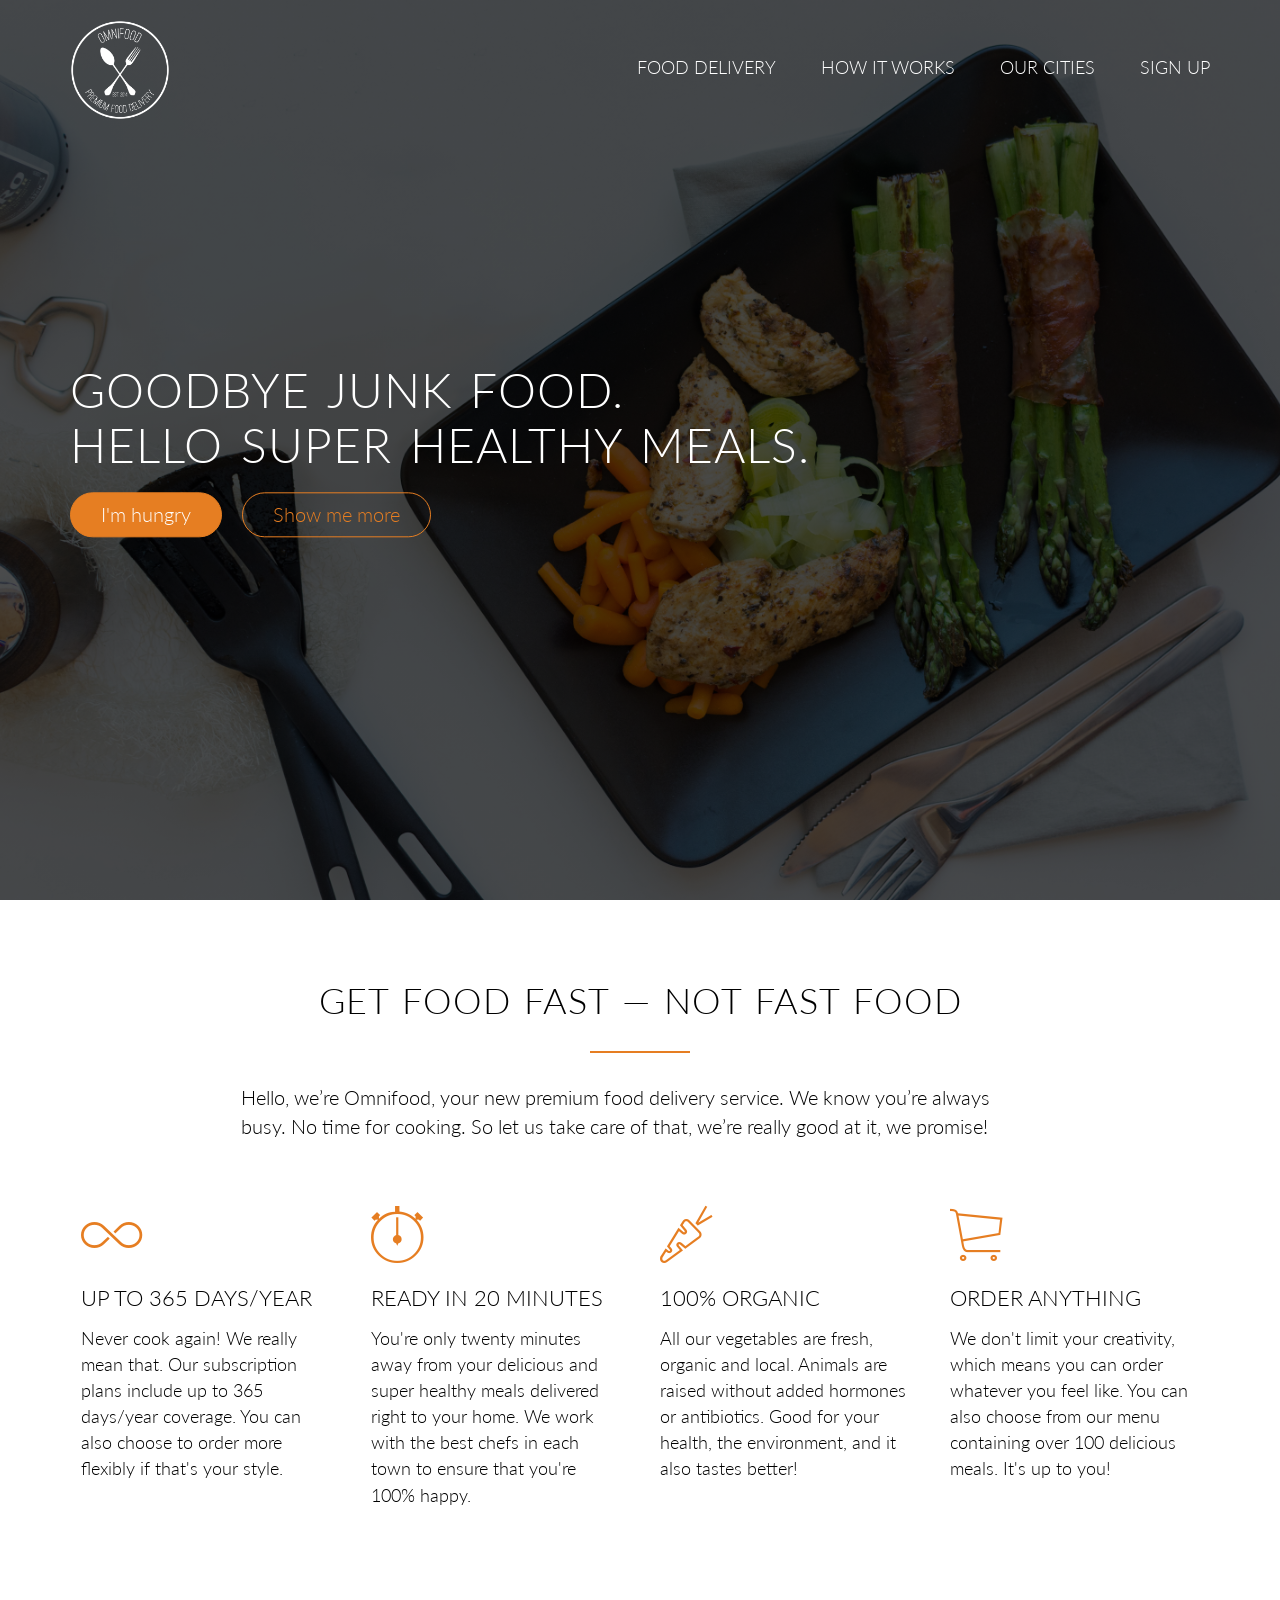
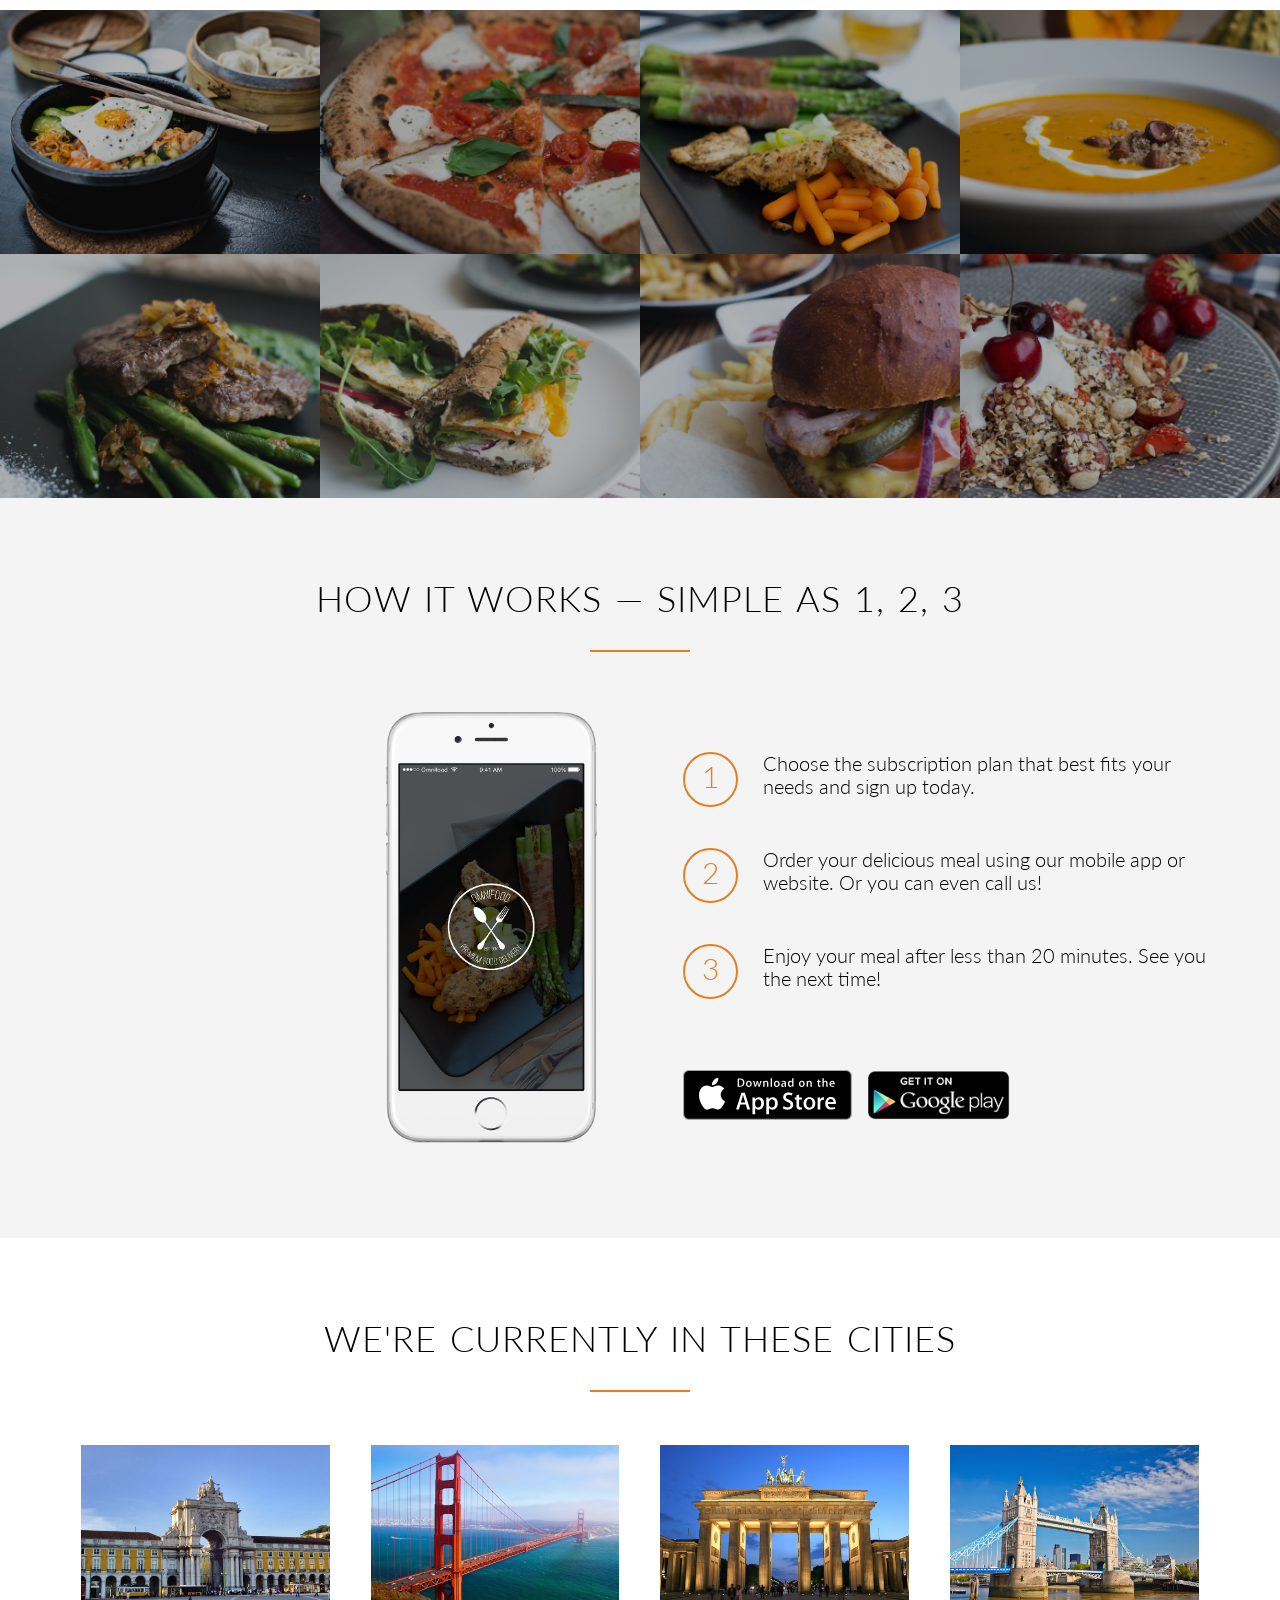
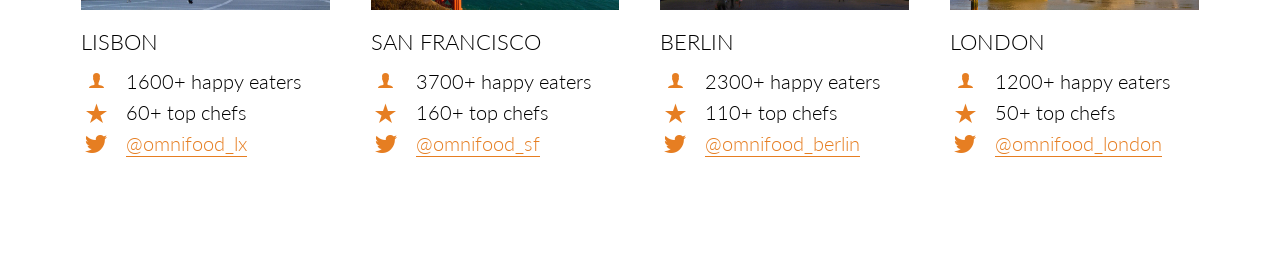
==== index.html @ c8d3632d "Finished Cities" ====
<!DOCTYPE html>
<html lang="en">
    <head>
        <link rel="stylesheet" type="text/css" href="vendors/css/normalize.css">
        <link rel="stylesheet" type="text/css" href="vendors/css/grid.css">
        <link rel="stylesheet" type="text/css" href="vendors/css/ionicons.min.css">
        <link rel="stylesheet" type="text/css" href="resources/css/style.css">
        <link rel="stylesheet" type="text/css" href="https://fonts.googleapis.com/css?family=Lato:100,300,300i,400">

        <title>Omnifood</title>

    </head>

    <body>

        <header>
            <nav>
                <div class="row">
                  <img src="resources/img/logo-white.png" alt="Omnifood logo" class="logo">
                    <ul class="main-nav">
                        <li><a href="#">Food delivery</a></li>
                        <li><a href="#">How it works</a></li>
                        <li><a href="#">Our cities</a></li>
                        <li><a href="#">Sign up</a></li>
                    </ul>
                </div>
            </nav>
            <div class="hero-text-box">
                <h1>Goodbye junk food.<br> Hello super healthy meals.</h1>
                <a class="btn btn-full" href="#">I'm hungry</a>
                <a class="btn btn-ghost" href="#">Show me more</a>
            </div>
        </header>

        <section class="section-features">
            <div class="row">
                <h2>Get food fast &mdash; not fast food</h2>
                <p class="long-copy">
                    Hello, we’re Omnifood, your new premium food delivery service. We know you’re always busy. No time for cooking. So let us take care of that, we’re really good at it, we promise!
                </p>
            </div>
            <div class="row">
                <div class="col span-1-of-4 box">
                    <i class="ion-ios-infinite-outline icon-big"></i>
                    <h3>Up to 365 days/year</h3>
                    <p>
                      Never cook again! We really mean that. Our subscription plans include up to 365 days/year coverage. You can also choose to order more flexibly if that's your style.
                    </p>
                </div>
                <div class="col span-1-of-4 box">
                    <i class="ion-ios-stopwatch-outline icon-big"></i>
                    <h3>Ready in 20 minutes</h3>
                    <p>
                      You're only twenty minutes away from your delicious and super healthy meals delivered right to your home. We work with the best chefs in each town to ensure that you're 100% happy.
                    </p>
                </div>
                <div class="col span-1-of-4 box">
                    <i class="ion-ios-nutrition-outline icon-big"></i>
                    <h3>100% organic</h3>
                    <p>
                      All our vegetables are fresh, organic and local. Animals are raised without added hormones or antibiotics. Good for your health, the environment, and it also tastes better!
                    </p>
                </div>
                <div class="col span-1-of-4 box">
                    <i class="ion-ios-cart-outline icon-big"></i>
                    <h3>Order anything</h3>
                    <p>
                      We don't limit your creativity, which means you can order whatever you feel like. You can also choose from our menu containing over 100 delicious meals. It's up to you!
                    </p>
                </div>
            </div>
        </section>

        <section class="section-meals">
            <ul class="meals-showcase clearfix">
                <li>
                    <figure class="meal-photo">
                        <img src="resources/img/1.jpg" alt="Korean bibimbap with egg and vegetables">
                    </figure>
                </li>
                <li>
                    <figure class="meal-photo">
                        <img src="resources/img/2.jpg" alt="Simple italian pizza with cherry tomatoes">
                    </figure>
                </li>
                <li>
                    <figure class="meal-photo">
                        <img src="resources/img/3.jpg" alt="Chicken breast steak with vegetables">
                    </figure>
                </li>
                <li>
                    <figure class="meal-photo">
                        <img src="resources/img/4.jpg" alt="Autumn pumpkin soup">
                    </figure>
                </li>
            </ul>
            <ul class="meals-showcase clearfix">
                <li>
                    <figure class="meal-photo">
                        <img src="resources/img/5.jpg" alt="Paleo beef steak with vegetables">
                    </figure>
                </li>
                <li>
                    <figure class="meal-photo">
                        <img src="resources/img/6.jpg" alt="Healthy baguette with egg and vegetables">
                    </figure>
                </li>
                <li>
                    <figure class="meal-photo">
                        <img src="resources/img/7.jpg" alt="Burger with cheddar and bacon">
                    </figure>
                </li>
                <li>
                    <figure class="meal-photo">
                        <img src="resources/img/8.jpg" alt="Granola with cherries and strawberries">
                    </figure>
                </li>
            </ul>
        </section>

        <section class="section-steps">
            <div class="row">
                <h2>How it works &mdash; Simple as 1, 2, 3</h2>
            </div>
            <div class="row">
                <div class="col span-1-of-2 steps-box">
                    <img src="resources/img/app-iPhone.png" alt="Omnifood app on iPhone" class="app-screen">
                </div>
                <div class="col span-1-of-2 steps-box">
                    <div class="work-step">
                        <div>1</div>
                        <p>Choose the subscription plan that best fits your needs and sign up today.</p>
                    </div>
                    <div class="work-step">
                        <div>2</div>
                        <p>Order your delicious meal using our mobile app or website. Or you can even call us!</p>
                    </div>
                    <div class="work-step">
                        <div>3</div>
                        <p>Enjoy your meal after less than 20 minutes. See you the next time!</p>
                    </div>
                    <a href="#" class="btn-app"><img src="resources/img/download-app.svg" alt="App Store Button"></a>
                    <a href="#" class="btn-app"><img src="resources/img/download-app-android.png" alt="App Store Button"></a>
                </div>
            </div>
        </section>

        <section class="section-cities">
            <div class="row">
                <h2>We're currently in these cities</h2>
            </div>
            <div class="row">
                <div class="col span-1-of-4 box">
                    <img src="resources/img/lisbon-3.jpg" alt="Lisbon">
                    <h3>Lisbon</h3>
                    <div class="city-feature">
                        <i class="ion-ios-person icon-small"></i>
                        1600+ happy eaters
                    </div>
                    <div class="city-feature">
                        <i class="ion-ios-star icon-small"></i>
                        60+ top chefs
                    </div>
                    <div class="city-feature">
                        <i class="ion-social-twitter icon-small"></i>
                        <a href="#" class="">@omnifood_lx</a>
                    </div>
                </div>
                <div class="col span-1-of-4 box">
                    <img src="resources/img/san-francisco.jpg" alt="San Francisco">
                    <h3>San Francisco</h3>
                    <div class="city-feature">
                        <i class="ion-ios-person icon-small"></i>
                        3700+ happy eaters
                    </div>
                    <div class="city-feature">
                        <i class="ion-ios-star icon-small"></i>
                        160+ top chefs
                    </div>
                    <div class="city-feature">
                        <i class="ion-social-twitter icon-small"></i>
                        <a href="#">@omnifood_sf</a>
                    </div>
                </div>
                <div class="col span-1-of-4 box">
                    <img src="resources/img/berlin.jpg" alt="Berlin">
                    <h3>Berlin</h3>
                    <div class="city-feature">
                        <i class="ion-ios-person icon-small"></i>
                        2300+ happy eaters
                    </div>
                    <div class="city-feature">
                        <i class="ion-ios-star icon-small"></i>
                        110+ top chefs
                    </div>
                    <div class="city-feature">
                        <i class="ion-social-twitter icon-small"></i>
                        <a href="#">@omnifood_berlin</a>
                    </div>
                </div>
                <div class="col span-1-of-4 box">
                    <img src="resources/img/london.jpg" alt="London">
                    <h3>London</h3>
                    <div class="city-feature">
                        <i class="ion-ios-person icon-small"></i>
                        1200+ happy eaters
                    </div>
                    <div class="city-feature">
                        <i class="ion-ios-star icon-small"></i>
                        50+ top chefs
                    </div>
                    <div class="city-feature">
                        <i class="ion-social-twitter icon-small"></i>
                        <a href="#">@omnifood_london</a>
                    </div>
                </div>
            </div>
        </section>
    </body>

</html>

<!---

--->
---- vendors/css/grid.css ----
/*  SECTIONS  ============================================================================= */

.section {
	clear: both;
	padding: 0px;
	margin: 0px;
}

/*  GROUPING  ============================================================================= */

.row {
    zoom: 1; /* For IE 6/7 (trigger hasLayout) */
}

.row:before,
.row:after {
    content:"";
    display:table;
}
.row:after {
    clear:both;
}

/*  GRID COLUMN SETUP   ==================================================================== */

.col {
	display: block;
	float:left;
	margin: 1% 0 1% 1.6%;
}

.col:first-child { margin-left: 0; } /* all browsers except IE6 and lower */


/*  REMOVE MARGINS AS ALL GO FULL WIDTH AT 480 PIXELS */

@media only screen and (max-width: 480px) {
	.col { 
		/*margin: 1% 0 1% 0%;*/
        margin: 0;
	}
}


/*  GRID OF TWO   ============================================================================= */


.span-2-of-2 {
	width: 100%;
}

.span-1-of-2 {
	width: 49.2%;
}

/*  GO FULL WIDTH AT LESS THAN 480 PIXELS */

@media only screen and (max-width: 480px) {
	.span-2-of-2 {
		width: 100%; 
	}
	.span-1-of-2 {
		width: 100%; 
	}
}


/*  GRID OF THREE   ============================================================================= */

	
.span-3-of-3 {
	width: 100%; 
}

.span-2-of-3 {
	width: 66.13%; 
}

.span-1-of-3 {
	width: 32.26%; 
}


/*  GO FULL WIDTH AT LESS THAN 480 PIXELS */

@media only screen and (max-width: 480px) {
	.span-3-of-3 {
		width: 100%; 
	}
	.span-2-of-3 {
		width: 100%; 
	}
	.span-1-of-3 {
		width: 100%;
	}
}

/*  GRID OF FOUR   ============================================================================= */

	
.span-4-of-4 {
	width: 100%; 
}

.span-3-of-4 {
	width: 74.6%; 
}

.span-2-of-4 {
	width: 49.2%; 
}

.span-1-of-4 {
	width: 23.8%; 
}


/*  GO FULL WIDTH AT LESS THAN 480 PIXELS */

@media only screen and (max-width: 480px) {
	.span-4-of-4 {
		width: 100%; 
	}
	.span-3-of-4 {
		width: 100%; 
	}
	.span-2-of-4 {
		width: 100%; 
	}
	.span-1-of-4 {
		width: 100%; 
	}
}


/*  GRID OF FIVE   ============================================================================= */

	
.span-5-of-5 {
	width: 100%;
}

.span-4-of-5 {
  	width: 79.68%; 
}

.span-3-of-5 {
  	width: 59.36%; 
}

.span-2-of-5 {
  	width: 39.04%;
}

.span-1-of-5 {
  	width: 18.72%;
}


/*  GO FULL WIDTH AT LESS THAN 480 PIXELS */

@media only screen and (max-width: 480px) {
	.span-5-of-5 {
		width: 100%; 
	}
	.span-4-of-5 {
		width: 100%; 
	}
	.span-3-of-5 {
		width: 100%; 
	}
	.span-2-of-5 {
		width: 100%; 
	}
	.span-1-of-5 {
		width: 100%; 
	}
}


/*  GRID OF SIX   ============================================================================= */


.span-6-of-6 {
	width: 100%;
}

.span-5-of-6 {
  	width: 83.06%;
}

.span-4-of-6 {
  	width: 66.13%;
}

.span-3-of-6 {
  	width: 49.2%;
}

.span-2-of-6 {
  	width: 32.26%;
}

.span-1-of-6 {
  	width: 15.33%;
}


/*  GO FULL WIDTH AT LESS THAN 480 PIXELS */

@media only screen and (max-width: 480px) {
	.span-6-of-6 {
		width: 100%; 
	}
	.span-5-of-6 {
		width: 100%; 
	}
	.span-4-of-6 {
		width: 100%; 
	}
	.span-3-of-6 {
		width: 100%; 
	}
	.span-2-of-6 {
		width: 100%; 
	}
	.span-1-of-6 {
		width: 100%; 
	}
}



/*  GRID OF SEVEN   ============================================================================= */


.span-7-of-7 {
	width: 100%;
}

.span-6-of-7 {
	width: 85.48%;
}

.span-5-of-7 {
  	width: 70.97%;
}

.span-4-of-7 {
  	width: 56.45%;
}

.span-3-of-7 {
  	width: 41.94%;
}

.span-2-of-7 {
  	width: 27.42%;
}

.span-1-of-7 {
  	width: 12.91%;
}


/*  GO FULL WIDTH AT LESS THAN 480 PIXELS */

@media only screen and (max-width: 480px) {
	.span-7-of-7 {
		width: 100%; 
	}
	.span-6-of-7 {
		width: 100%; 
	}
	.span-5-of-7 {
		width: 100%; 
	}
	.span-4-of-7 {
		width: 100%; 
	}
	.span-3-of-7 {
		width: 100%; 
	}
	.span-2-of-7 {
		width: 100%; 
	}
	.span-1-of-7 {
		width: 100%; 
	}
}


/*  GRID OF EIGHT   ============================================================================= */

	
.span-8-of-8 {
	width: 100%;
}

.span-7-of-8 {
	width: 87.3%; 
}

.span-6-of-8 {
	width: 74.6%; 
}

.span-5-of-8 {
	width: 61.9%; 
}

.span-4-of-8 {
	width: 49.2%; 
}

.span-3-of-8 {
	width: 36.5%;
}

.span-2-of-8 {
	width: 23.8%; 
}

.span-1-of-8 {
	width: 11.1%; 
}


/*  GO FULL WIDTH AT LESS THAN 480 PIXELS */

@media only screen and (max-width: 480px) {
	.span-8-of-8 {
		width: 100%; 
	}
	.span-7-of-8 {
		width: 100%; 
	}
	.span-6-of-8 {
		width: 100%; 
	}
	.span-5-of-8 {
		width: 100%; 
	}
	.span-4-of-8 {
		width: 100%; 
	}
	.span-3-of-8 {
		width: 100%; 
	}
	.span-2-of-8 {
		width: 100%; 
	}
	.span-1-of-8 {
		width: 100%; 
	}
}


/*  GRID OF NINE   ============================================================================= */


.span-9-of-9 {
	width: 100%;
}

.span-8-of-9 {
	width: 88.71%;
}

.span-7-of-9 {
	width: 77.42%; 
}

.span-6-of-9 {
	width: 66.13%; 
}

.span-5-of-9 {
	width: 54.84%; 
}

.span-4-of-9 {
	width: 43.55%; 
}

.span-3-of-9 {
	width: 32.26%;
}

.span-2-of-9 {
	width: 20.97%; 
}

.span-1-of-9 {
	width: 9.68%; 
}


/*  GO FULL WIDTH AT LESS THAN 480 PIXELS */

@media only screen and (max-width: 480px) {
	.span-9-of-9 {
		width: 100%; 
	}
	.span-8-of-9 {
		width: 100%; 
	}
	.span-7-of-9 {
		width: 100%; 
	}
	.span-6-of-9 {
		width: 100%; 
	}
	.span-5-of-9 {
		width: 100%; 
	}
	.span-4-of-9 {
		width: 100%; 
	}
	.span-3-of-9 {
		width: 100%; 
	}
	.span-2-of-9 {
		width: 100%; 
	}
	.span-1-of-9 {
		width: 100%; 
	}
}


/*  GRID OF TEN   ============================================================================= */


.span-10-of-10 {
	width: 100%;
}

.span-9-of-10 {
	width: 89.84%;
}

.span-8-of-10 {
	width: 79.68%;
}

.span-7-of-10 {
	width: 69.52%; 
}

.span-6-of-10 {
	width: 59.36%; 
}

.span-5-of-10 {
	width: 49.2%; 
}

.span-4-of-10 {
	width: 39.04%; 
}

.span-3-of-10 {
	width: 28.88%;
}

.span-2-of-10 {
	width: 18.72%; 
}

.span-1-of-10 {
	width: 8.56%; 
}


/*  GO FULL WIDTH AT LESS THAN 480 PIXELS */

@media only screen and (max-width: 480px) {
	.span-10-of-10 {
		width: 100%; 
	}
	.span-9-of-10 {
		width: 100%; 
	}
	.span-8-of-10 {
		width: 100%; 
	}
	.span-7-of-10 {
		width: 100%; 
	}
	.span-6-of-10 {
		width: 100%; 
	}
	.span-5-of-10 {
		width: 100%; 
	}
	.span-4-of-10 {
		width: 100%; 
	}
	.span-3-of-10 {
		width: 100%; 
	}
	.span-2-of-10 {
		width: 100%; 
	}
	.span-1-of-10 {
		width: 100%; 
	}
}


/*  GRID OF ELEVEN   ============================================================================= */

.span-11-of-11 {
	width: 100%;
}

.span-10-of-11 {
	width: 90.76%;
}

.span-9-of-11 {
	width: 81.52%;
}

.span-8-of-11 {
	width: 72.29%;
}

.span-7-of-11 {
	width: 63.05%; 
}

.span-6-of-11 {
	width: 53.81%; 
}

.span-5-of-11 {
	width: 44.58%; 
}

.span-4-of-11 {
	width: 35.34%; 
}

.span-3-of-11 {
	width: 26.1%;
}

.span-2-of-11 {
	width: 16.87%; 
}

.span-1-of-11 {
	width: 7.63%; 
}


/*  GO FULL WIDTH AT LESS THAN 480 PIXELS */

@media only screen and (max-width: 480px) {
	.span-11-of-11 {
		width: 100%; 
	}
	.span-10-of-11 {
		width: 100%; 
	}
	.span-9-of-11 {
		width: 100%; 
	}
	.span-8-of-11 {
		width: 100%; 
	}
	.span-7-of-11 {
		width: 100%; 
	}
	.span-6-of-11 {
		width: 100%; 
	}
	.span-5-of-11 {
		width: 100%; 
	}
	.span-4-of-11 {
		width: 100%; 
	}
	.span-3-of-11 {
		width: 100%; 
	}
	.span-2-of-11 {
		width: 100%; 
	}
	.span-1-of-11 {
		width: 100%; 
	}
}


/*  GRID OF TWELVE   ============================================================================= */

.span-12-of-12 {
	width: 100%;
}

.span-11-of-12 {
	width: 91.53%;
}

.span-10-of-12 {
	width: 83.06%;
}

.span-9-of-12 {
	width: 74.6%;
}

.span-8-of-12 {
	width: 66.13%;
}

.span-7-of-12 {
	width: 57.66%; 
}

.span-6-of-12 {
	width: 49.2%; 
}

.span-5-of-12 {
	width: 40.73%; 
}

.span-4-of-12 {
	width: 32.26%; 
}

.span-3-of-12 {
	width: 23.8%;
}

.span-2-of-12 {
	width: 15.33%; 
}

.span-1-of-12 {
	width: 6.86%; 
}


/*  GO FULL WIDTH AT LESS THAN 480 PIXELS */

@media only screen and (max-width: 480px) {
	.span-12-of-12 {
		width: 100%; 
	}
	.span-11-of-12 {
		width: 100%; 
	}
	.span-10-of-12 {
		width: 100%; 
	}
	.span-9-of-12 {
		width: 100%; 
	}
	.span-8-of-12 {
		width: 100%; 
	}
	.span-7-of-12 {
		width: 100%; 
	}
	.span-6-of-12 {
		width: 100%; 
	}
	.span-5-of-12 {
		width: 100%; 
	}
	.span-4-of-12 {
		width: 100%; 
	}
	.span-3-of-12 {
		width: 100%; 
	}
	.span-2-of-12 {
		width: 100%; 
	}
	.span-1-of-12 {
		width: 100%; 
	}
}
---- resources/css/style.css ----
/*
Orange color: #e67e22
*/

/*----------------------------*/
/* BASIC SETUP */
/*----------------------------*/

* {
    margin: 0;
    padding: 0;
    box-sizing: border-box;
}

html {
    background-color: #fff
    color: #555;
    font-family: 'Lato', 'Arial', 'sans-serif';
    font-weight: 300;
    font-size: 20px;
    text-rendering: optimizeLegibility;
}

.clearfix {zoom: 1}
.clearfix:after {
    content: '.';
    clear: both;
    display: block;
    height: 0;
    visibility: hidden;
}
/*----------------------------*/
/* RESUABLE COMPONENTS */
/*----------------------------*/

.row {
    max-width: 1140px;
    margin: 0 auto;
}

section {
    padding: 80px 0;
}

.box {
  padding: 1%;
}
/*-----HEADINGS-----*/

h1,
h2,
h3 {
    font-weight: 300;
    text-transform: uppercase;
}

h1 {
    margin-top: 0;
    margin-bottom: 20px;
    color:#fff;
    font-size: 240%;
    word-spacing: 4px;
    letter-spacing: 1px;
}

h2 {
    font-size: 180%;
    word-spacing: 2px;
    text-align: center;
    margin-bottom: 30px;
    letter-spacing: 1px;
}

h3 {
    font-size: 110%;
    margin-bottom: 15px;
}

h2:after {
    display: block;
    height: 2px;
    background-color: #e67e22;
    content: " ";
    width: 100px;
    margin: 0 auto;
    margin-top: 30px
}


/*-----PARAGRAPHS-----*/

.long-copy {
    line-height: 145%;
    width: 70%;
    margin-left: 15%;
}

.box p {
    font-size: 90%;
    line-height: 145%;
}

/*-----ICONS-----*/

.icon-big {
    font-size: 350%;
    display: block;
    color: #e67e22;
    margin-bottom: 10px;
}

.icon-small {
    display: inline-block;
    width: 30px;
    text-align: center;
    color: #e67e22;
    font-size: 120%;
    margin-right: 10px;
    /*secrets to align text and icons*/
    line-height: 120%;
    vertical-align: middle;
    margin-top: -4px;
}

/*----- LINKS-----*/

a:link,
a:visited {
    color:#e67e22;
    text-decoration: none;
    padding-bottom: 1px;
    border-bottom: 1px solid #e67e22;
    transition: border-bottom 0.2s, color 0.2s;
}

a:hover,
a:active {
    color: #555;
    border-bottom: 1px solid transparent;
}
/*-----BUTTONS-----*/

.btn:link,
.btn:visited {
    display: inline-block;
    padding: 10px 30px;
    font-weight: 300;
    text-decoration: none;
    border-radius: 200px;
    transition: background-color 0.2s, border 0.2s, color 0.2s;
}

.btn-full:link,
.btn-full:visited {
    background-color: #e67e22;
    border: 1px solid #e67e22;
    color: #fff;
    margin-right: 15px;
}

.btn-ghost:link,
.btn-ghost:visited {
    border: 1px solid #e67e22;
    color: #e67e22;
}

.btn:hover,
.btn:active {
    background-color: #cf6d17;
}

.btn-full:hover,
.btn-full:active {
    border: 1px solid #cf6d17;
}

.btn-ghost:hover,
.btn-ghost:active {
    border: 1px solid #cf6d17;
    color: #fff;
}

/*----------------------------*/
/* HEADER */
/*----------------------------*/

header {
    background-image: linear-gradient(rgba(0, 0, 0, 0.7), rgba(0, 0, 0, 0.7)), url(img/hero.jpg);
    background-size: cover;
    background-position: center;
    height: 100vh;

}

.hero-text-box {
  position: absolute;
  width: 1140px;
  top: 50%;
  left: 50%;
  transform: translate(-50%, -50%);
}

.logo {
    height: 100px;
    width: auto;
    float: left;
    margin-top: 20px;
}

.main-nav {
    float: right;
    list-style: none;
    margin-top: 55px;
}

.main-nav li {
    display: inline-block;
    margin-left: 40px;
}

.main-nav li a:link,
.main-nav li a:visited {
    padding: 8px 0;
    color: #fff;
    text-decoration: none;
    text-transform: uppercase;
    font-size: 90%;
    border-bottom: 2px solid transparent;
    transition: border-bottom 0.2s;
}

.main-nav li a:hover,
.main-nav li a:active {
    border-bottom: 2px solid #e67e22;
}

/*----------------------------*/
/* FEATURES */
/*----------------------------*/

.section-features .long-copy {
    margin-bottom: 30px;
}

/*----------------------------*/
/* MEALS */
/*----------------------------*/

.section-meals {
    padding: 0;
}

.meals-showcase {
    list-style: none;
    width: 100%;
}

.meals-showcase li {
    display: block;
    float: left;
    width: 25%;
}

.meal-photo {
    width: 100%;
    margin: 0;
    overflow: hidden;
    background: #000;
}

.meal-photo img {
    opacity: 0.7;
    width: 100%;
    height: auto;
    transform: scale(1.15);
    transition: transform 0.5s, opacity 0.5s;
}

.meal-photo img:hover {
    opacity: 1;
    transform: scale(1.03);
}

/*----------------------------*/
/* HOW IT WORKS */
/*----------------------------*/

.section-steps {
    background-color: #f4f4f4;
}

.steps-box:first-child {
    text-align: right;
    padding-right: 3%;
    margin-top: 30px;
}

.steps-box:last-child {
    padding-left: 3%;
    margin-top: 70px;
}

.app-screen {
    width: 40%;
}

.work-step {
    margin-bottom: 50px;
}

.work-step:last-of-type {
    margin-bottom: 80px
}

.work-step div {
    color: #e67e22;
    border: 2px solid #e67e22;
    display: inline-block;
    border-radius: 50%;
    height: 55px;
    width: 55px;
    text-align: center;
    padding: 5px;
    float: left;
    font-size: 150%;
    margin-right: 25px;
}

.btn-app:link,
.btn-app:visited {
    border: 0;
}

.btn-app img {
    height: 50px;
    width: auto;
    margin-right: 10px;
}

/*----------------------------*/
/* CITIES */
/*----------------------------*/

.box img {
    width: 100%;
    height: auto;
    margin-bottom: 15px;
}

.city-feature {
    margin-bottom: 5px;
}
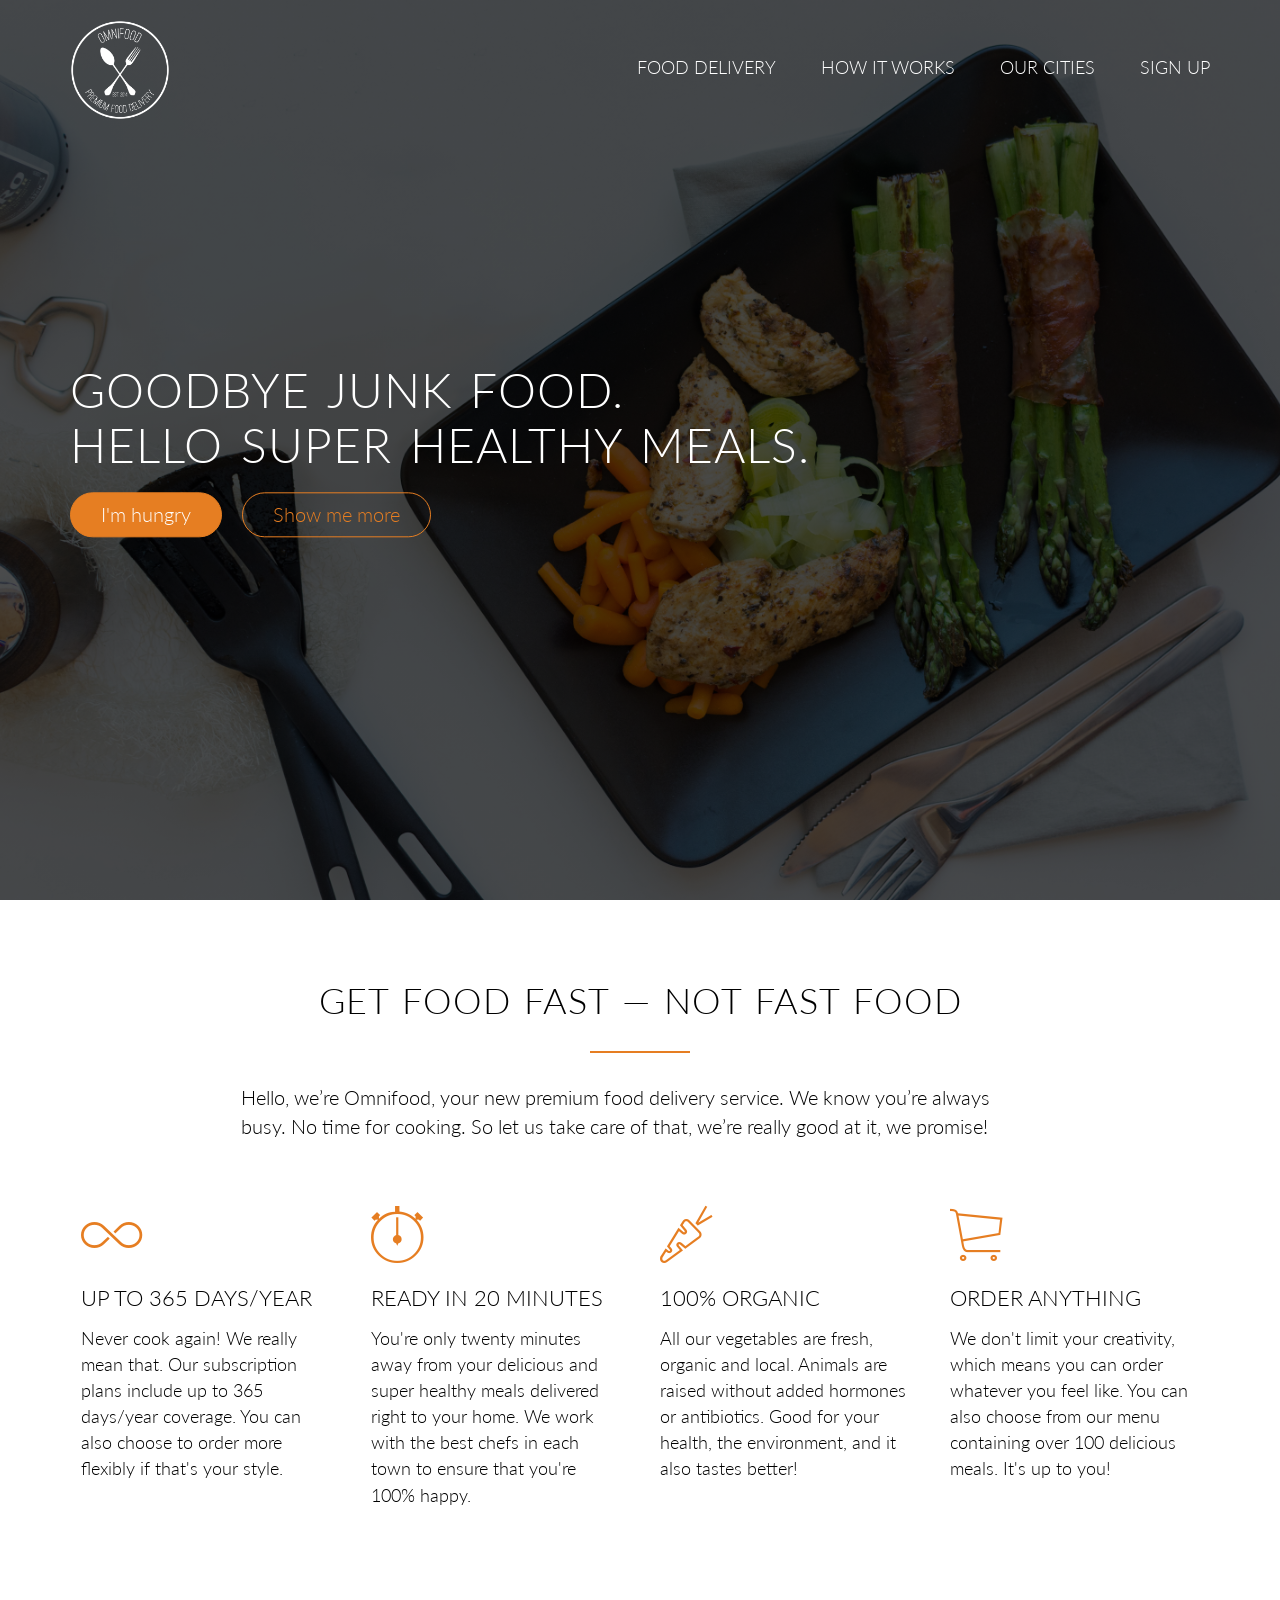
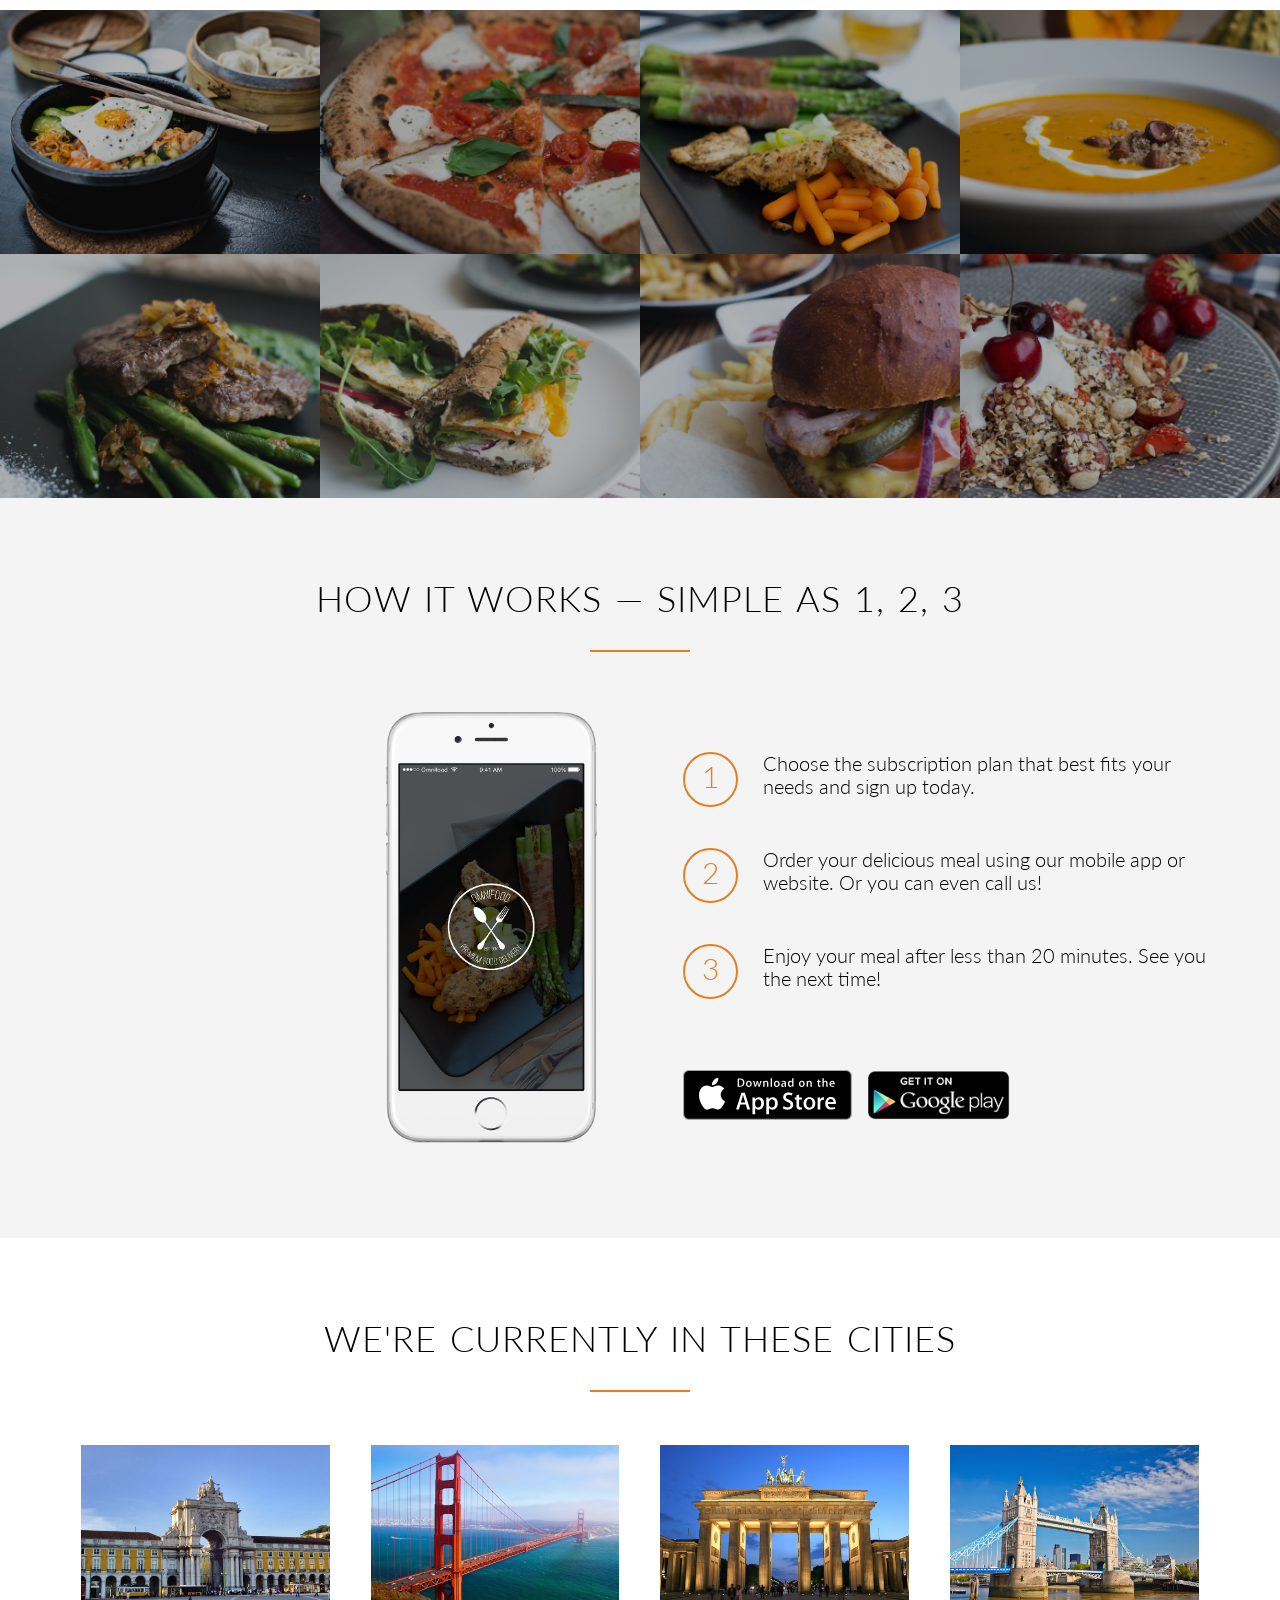
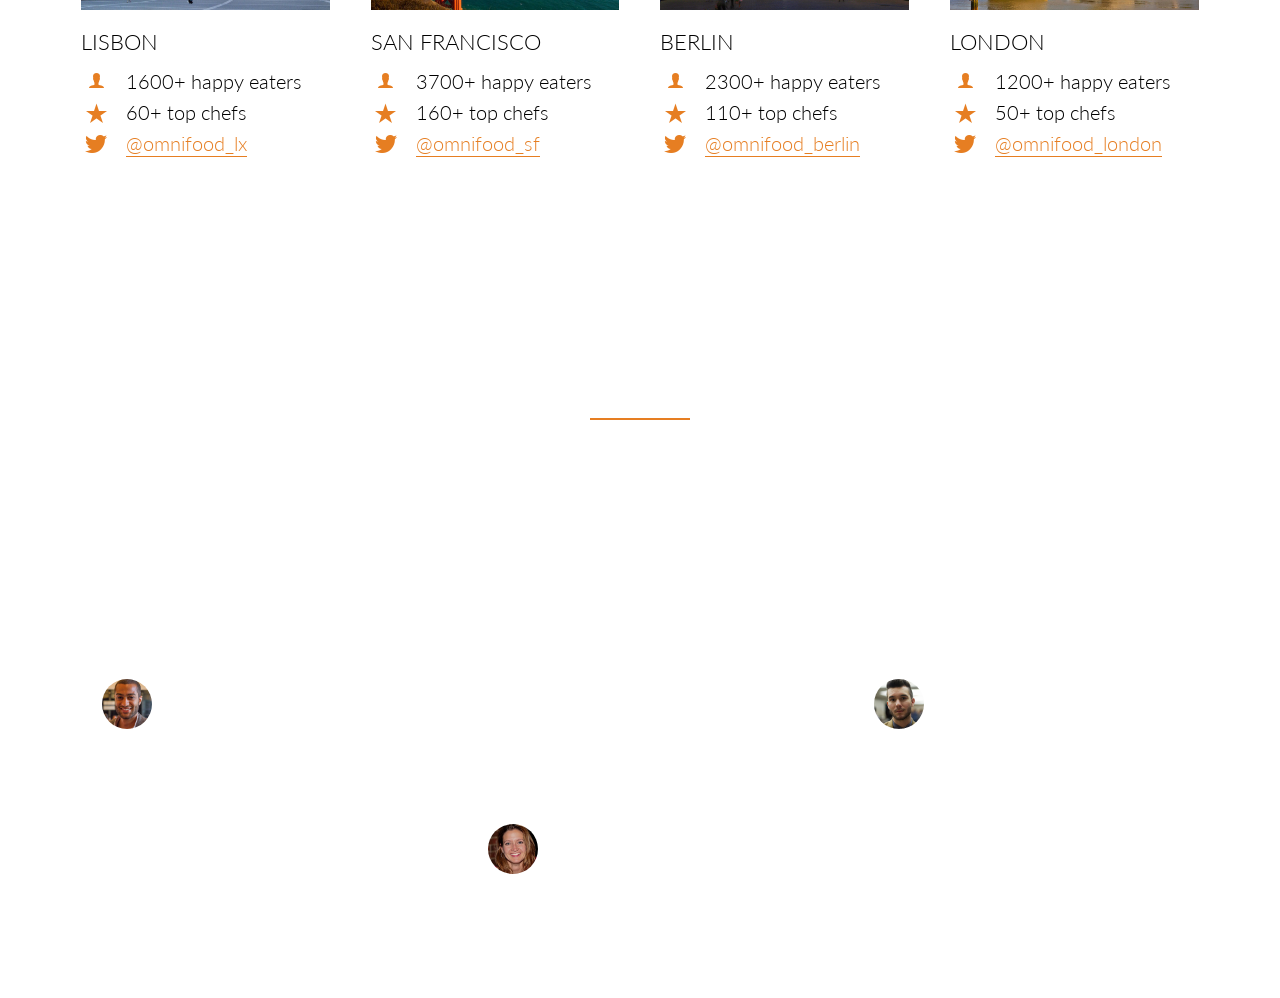
==== commit 2175ea3f: "Testimonials finished" ====
--- a/index.html
+++ b/index.html
@@ -216,10 +216,47 @@
                 </div>
             </div>
         </section>
+
+        <section class="section-testimonials">
+            <div class="row">
+                <h2>Our customers can't live without us</h2>
+            </div>
+            <div class="row">
+                <div class="col span-1-of-3">
+                    <blockquote>
+                        Omnifood is just awesome! I just launched a startup which leaves me with no time for cooking, so Omnifood is a life-saver. Now that I got used to it, I couldn't live without my daily meals!
+                        <cite><img src="resources/img/customer-1.jpg">Alberto Duncan</cite>
+                    </blockquote>
+                </div>
+                <div class="col span-1-of-3">
+                    <blockquote>
+                        Inexpensive, healthy and great-tasting meals, delivered right to my home. We have lots of food delivery here in Lisbon, but no one comes even close to Omifood. Me and my family are so in love!  Omnifood is just awesome! I just launched a startup which leaves me with no time for cooking, so Omnifood is a life-saver. Now that I got used to it, I couldn't live without my daily meals!
+                        <cite><img src="resources/img/customer-2.jpg">Joana Silva</cite>
+                    </blockquote>
+                </div>
+                <div class="col span-1-of-3">
+                    <blockquote>
+                        I was looking for a quick and easy food delivery service in San Franciso. I tried a lot of them and ended up with Omnifood. Best food delivery service in the Bay Area. Keep up the great work!
+                        <cite><img src="resources/img/customer-3.jpg">Milton Chapman</cite>
+                    </blockquote>
+                </div>
+            </div>
+        </section>
     </body>
 
 </html>
 
 <!---
+Section 5: Customer testimonials
+Title: Our customers can't live without us
+
+Omnifood is just awesome! I just launched a startup which leaves me with no time for cooking, so Omnifood is a life-saver. Now that I got used to it, I couldn't live without my daily meals!
+(Alberto Duncan)
+
+Inexpensive, healthy and great-tasting meals, delivered right to my home. We have lots of food delivery here in Lisbon, but no one comes even close to Omifood. Me and my family are so in love!
+(Joana Silva)
+
+I was looking for a quick and easy food delivery service in San Franciso. I tried a lot of them and ended up with Omnifood. Best food delivery service in the Bay Area. Keep up the great work!
+(Milton Chapman)
 
 --->
--- a/resources/css/style.css
+++ b/resources/css/style.css
@@ -189,7 +189,7 @@
     background-size: cover;
     background-position: center;
     height: 100vh;
-
+    background-attachment: fixed;
 }
 
 .hero-text-box {
@@ -350,3 +350,45 @@
 .city-feature {
     margin-bottom: 5px;
 }
+
+
+/*----------------------------*/
+/* TESTIMONIALS */
+/*----------------------------*/
+
+.section-testimonials {
+    background-image: linear-gradient(rgba(0, 0, 0, 0.7), rgba(0, 0, 0, 0.7)), url(img/back-customers.jpg);
+    background-size: cover;
+    color: #fff;
+    background-attachment: fixed;
+}
+
+blockquote {
+    padding: 2%;
+    font-style: italic;
+    line-height: 145%;
+    position: relative;
+    margin-top: 40px
+}
+
+blockquote:before {
+    content: "\201C";
+    font-size: 500%;
+    display: block;
+    position: absolute;
+    top: -5px;
+    left: -5px;
+}
+
+cite {
+    font-size: 90%;
+    margin: 25px;
+    display: block;
+}
+
+cite img {
+    height: 50px;
+    border-radius: 50%;
+    margin-right: 10px;
+    vertical-align: middle;
+}
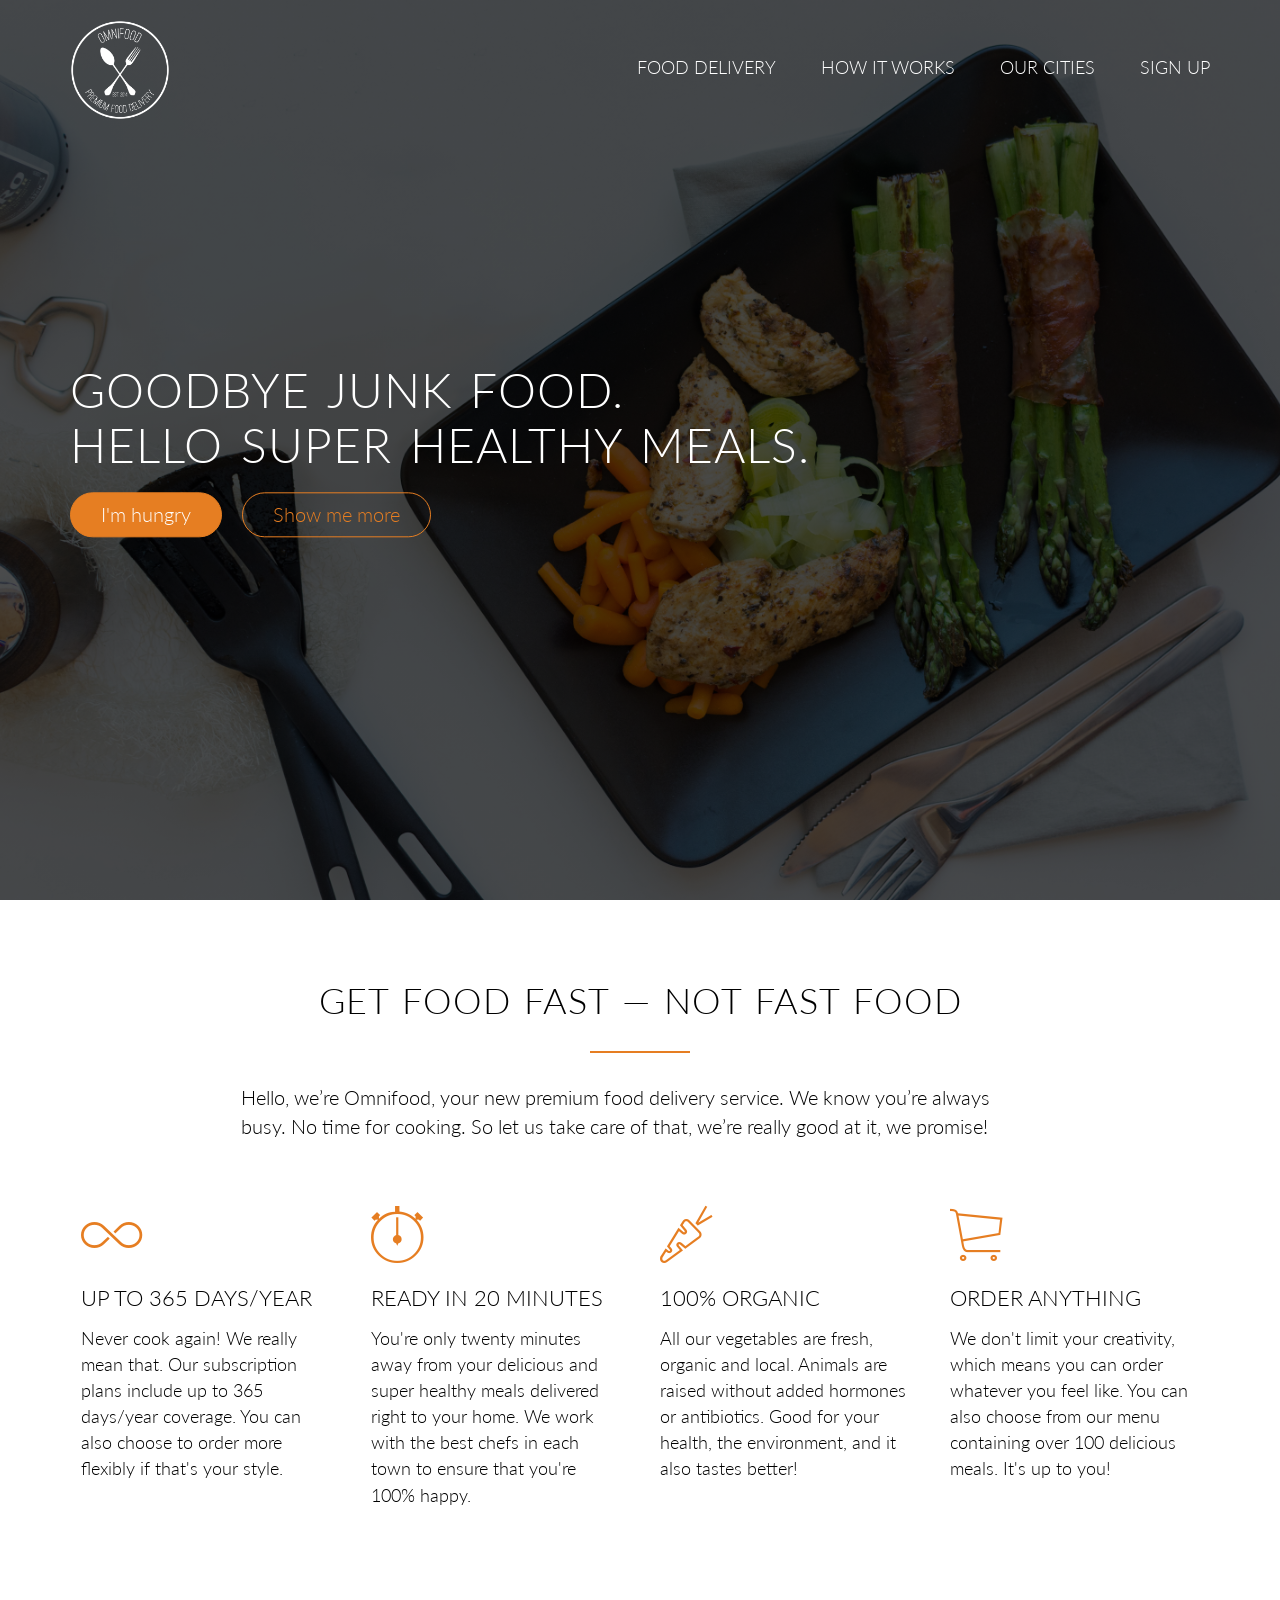
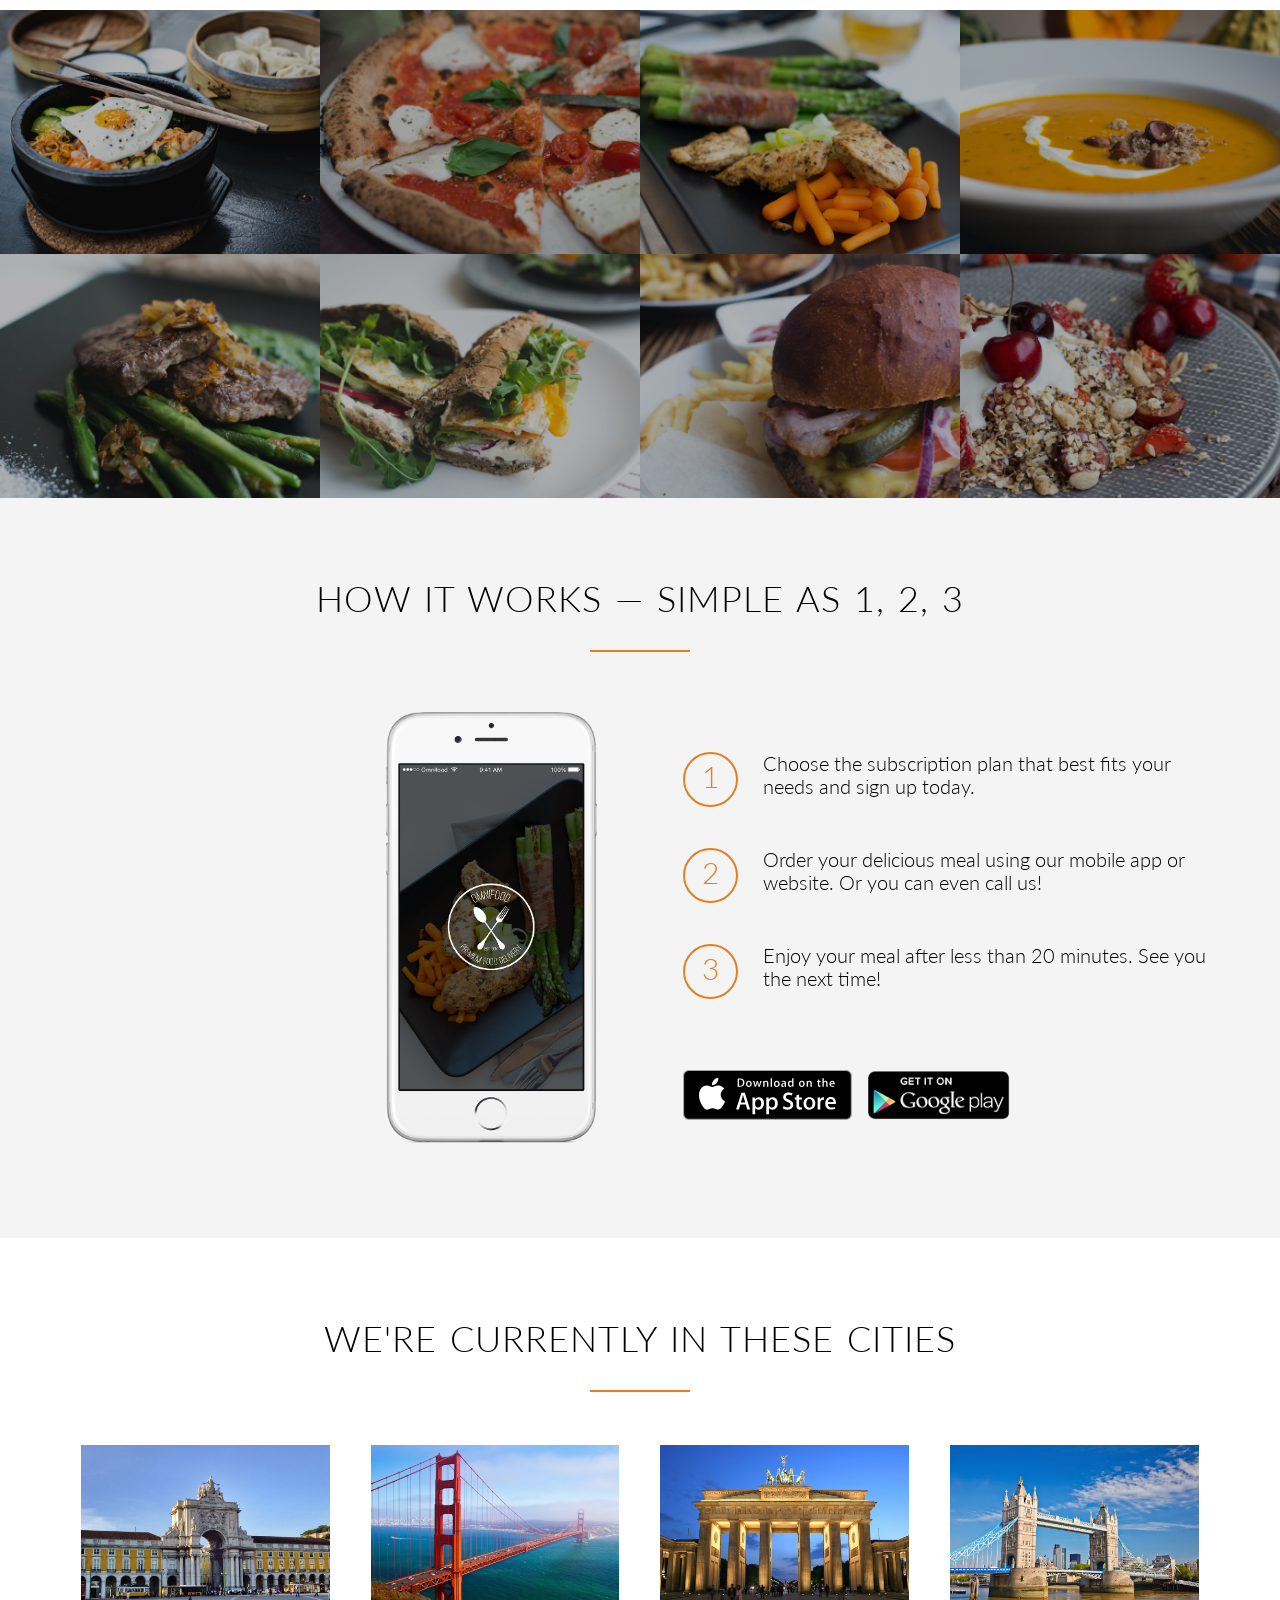
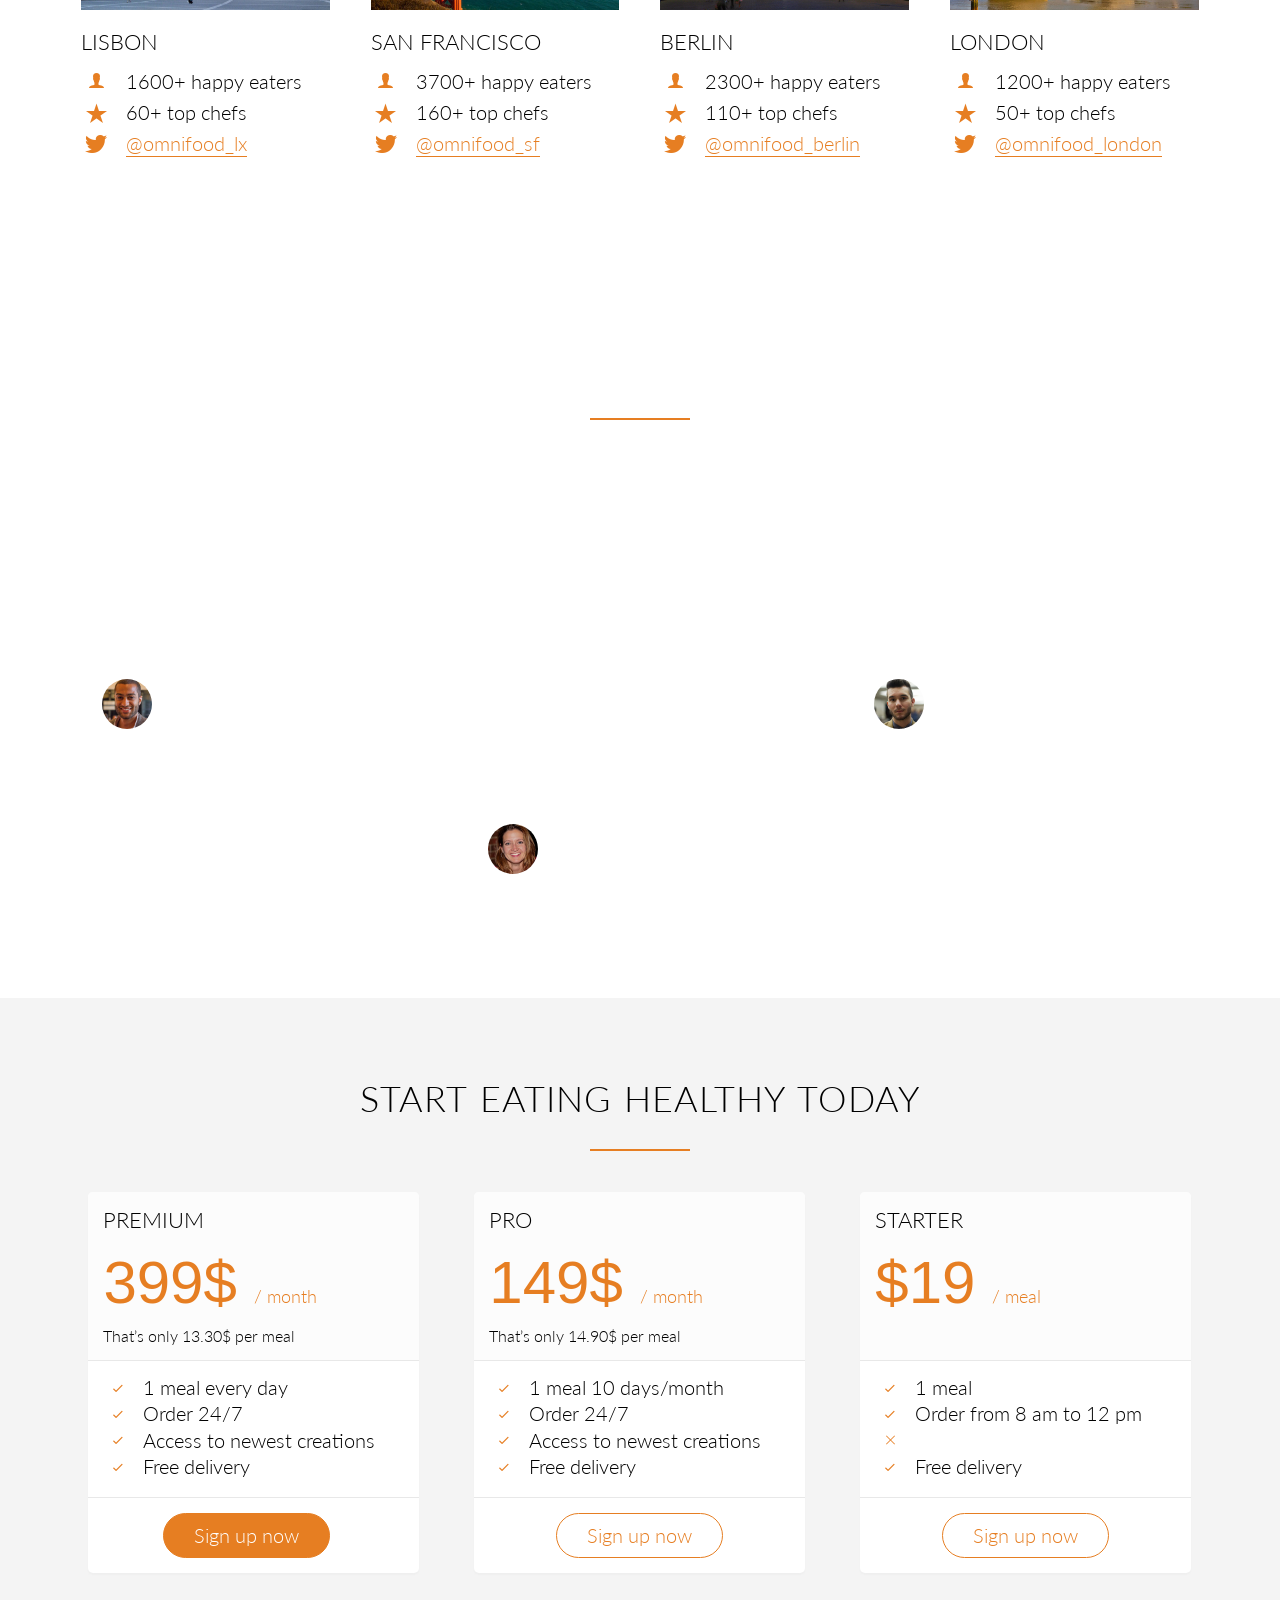
==== commit c65a54ca: "Sign up Finished" ====
--- a/index.html
+++ b/index.html
@@ -242,21 +242,88 @@
                 </div>
             </div>
         </section>
+
+        <section class="section-plans">
+            <div class="row">
+                <h2>Start eating healthy today</h2>
+            </div>
+            <div class="row">
+                <div class="col span-1-of-3">
+                    <div class="plan-box">
+                        <div>
+                            <h3>Premium</h3>
+                            <p class="plan-price">399$ <span> / month</span></p>
+                            <p class="plan-price-meal">That’s only 13.30$ per meal</p>
+                        </div>
+                        <div>
+                            <ul>
+                                <li><i class="ion-ios-checkmark-empty icon-small"></i>1 meal every day</li>
+                                <li><i class="ion-ios-checkmark-empty icon-small"></i>Order 24/7</li>
+                                <li><i class="ion-ios-checkmark-empty icon-small"></i>Access to newest creations</li>
+                                <li><i class="ion-ios-checkmark-empty icon-small"></i>Free delivery</li>
+                            </ul>
+                        </div>
+                        <div>
+                            <a href="#" class="btn btn-full">Sign up now</a>
+                        </div>
+                    </div>
+                </div>
+                <div class="col span-1-of-3">
+                    <div class="plan-box">
+                        <div>
+                            <h3>Pro</h3>
+                            <p class="plan-price">149$ <span> / month</span></p>
+                            <p class="plan-price-meal">That’s only 14.90$ per meal</p>
+                        </div>
+                        <div>
+                            <ul>
+                                <li><i class="ion-ios-checkmark-empty icon-small"></i>1 meal 10 days/month</li>
+                                <li><i class="ion-ios-checkmark-empty icon-small"></i>Order 24/7</li>
+                                <li><i class="ion-ios-checkmark-empty icon-small"></i>Access to newest creations</li>
+                                <li><i class="ion-ios-checkmark-empty icon-small"></i>Free delivery</li>
+                            </ul>
+                        </div>
+
+                        <div>
+                            <a href="#" class="btn btn-ghost">Sign up now</a>
+                        </div>
+                    </div>
+                </div>
+                <div class="col span-1-of-3">
+                    <div class="plan-box">
+                        <div>
+                            <h3>Starter</h3>
+                            <p class="plan-price">$19 <span>/ meal</span></p>
+                            <p class="plan-price-meal">&nbsp;</p>
+                        </div>
+                        <div>
+                            <ul>
+                                <li><i class="ion-ios-checkmark-empty icon-small"></i>1 meal</li>
+                                <li><i class="ion-ios-checkmark-empty icon-small"></i>Order from 8 am to 12 pm</li>
+                                <li><i class="ion-ios-close-empty icon-small"></i></li>
+                                <li><i class="ion-ios-checkmark-empty icon-small"></i>Free delivery</li>
+                            </ul>
+                        </div>
+                        <div>
+                            <a href="#" class="btn btn-ghost">Sign up now</a>
+                        </div>
+                    </div>
+                </div>
+            </div>
+        </section>
     </body>
 
 </html>
 
 <!---
-Section 5: Customer testimonials
-Title: Our customers can't live without us
-
-Omnifood is just awesome! I just launched a startup which leaves me with no time for cooking, so Omnifood is a life-saver. Now that I got used to it, I couldn't live without my daily meals!
-(Alberto Duncan)
-
-Inexpensive, healthy and great-tasting meals, delivered right to my home. We have lots of food delivery here in Lisbon, but no one comes even close to Omifood. Me and my family are so in love!
-(Joana Silva)
-
-I was looking for a quick and easy food delivery service in San Franciso. I tried a lot of them and ended up with Omnifood. Best food delivery service in the Bay Area. Keep up the great work!
-(Milton Chapman)
+Section 6: Sign up and pricing plans
+Title: Start eating healthy today
+
+
+Plan 3: Starter
+19$ per meal
+1 meal
+Order from 8 am to 12 pm
+Free delivery
 
 --->
--- a/resources/css/style.css
+++ b/resources/css/style.css
@@ -392,3 +392,59 @@
     margin-right: 10px;
     vertical-align: middle;
 }
+
+/*----------------------------*/
+/* SIGN UP */
+/*----------------------------*/
+
+.section-plans {
+    background-color: #f4f4f4;
+}
+
+.plan-box {
+    background-color: #fff;
+    border-radius: 5px;
+    width: 90%;
+    margin-left: 5%;
+    box-shadow: 0 2px 2px #efefef;
+}
+
+.plan-box div {
+    padding: 15px;
+    border-bottom: 1px solid #e8e8e8;
+}
+
+.plan-box div:first-child {
+    background-color: #fcfcfc;
+    border-top-left-radius: 5px;
+    border-top-right-radius: 5px;
+}
+
+.plan-box div:last-child {
+    text-align: center;
+    border: 0;
+}
+
+.plan-price {
+    font-size: 300%;
+    margin-bottom: 10px;
+    font-weight: 100;
+    color: #e67e22;
+}
+
+.plan-price span {
+    font-size: 30%;
+    font-weight: 300;
+}
+
+.plan-price-meal {
+    font-size: 80%;
+}
+
+.plan-box ul {
+    list-style: none;
+}
+
+.plan-box li {
+    padding-bottom: 5px 0;
+}
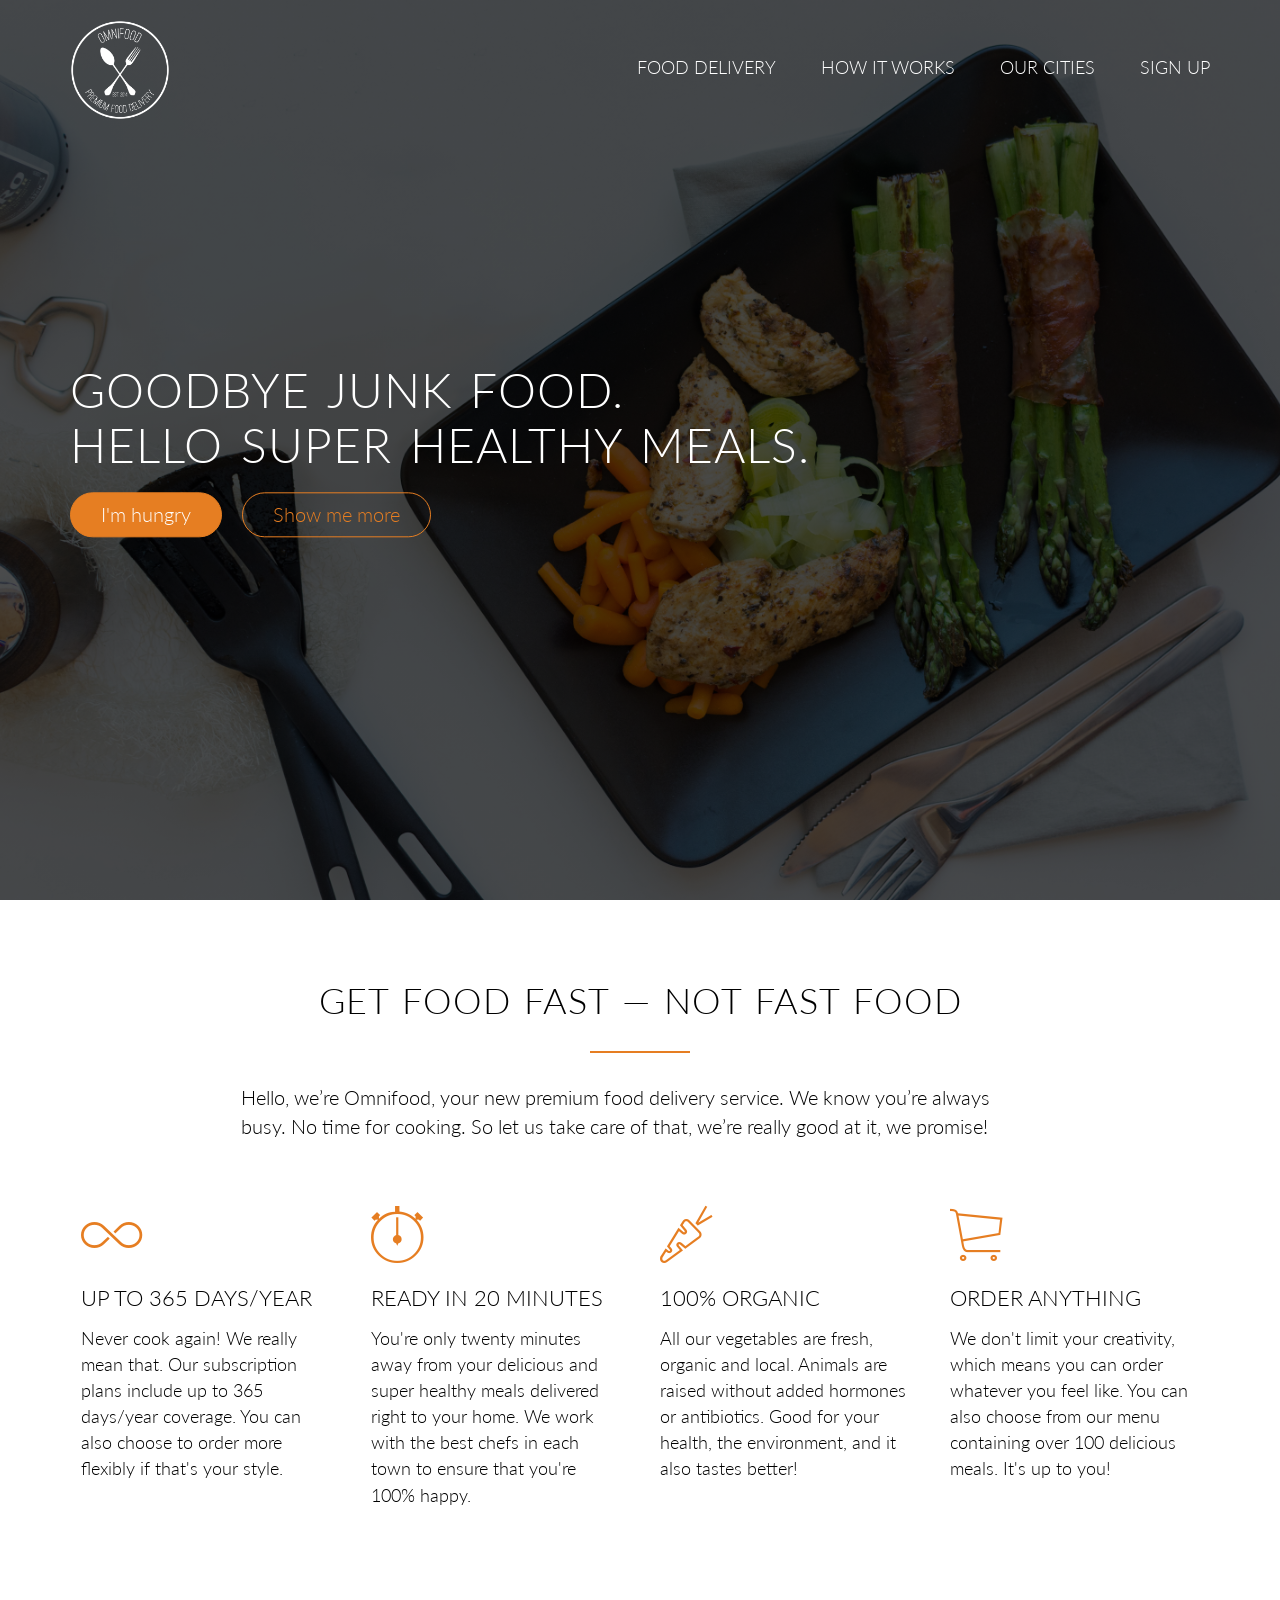
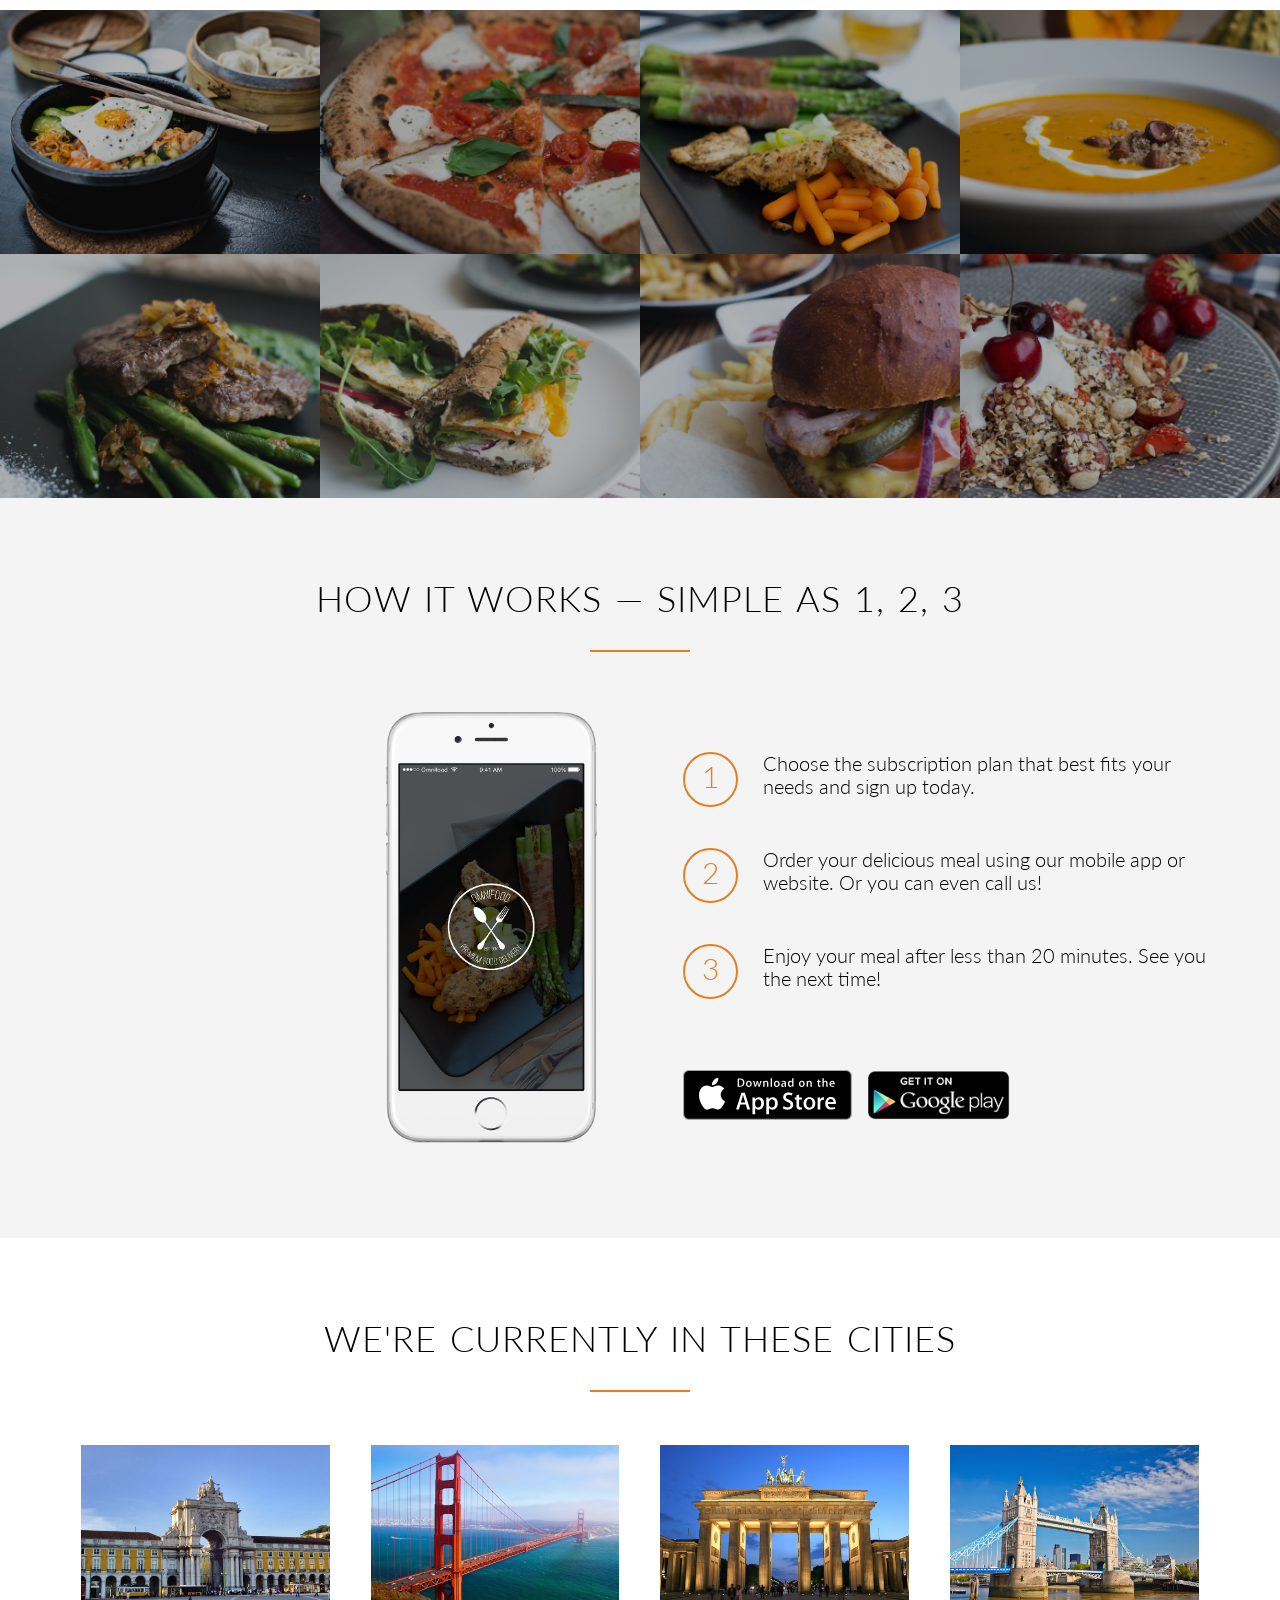
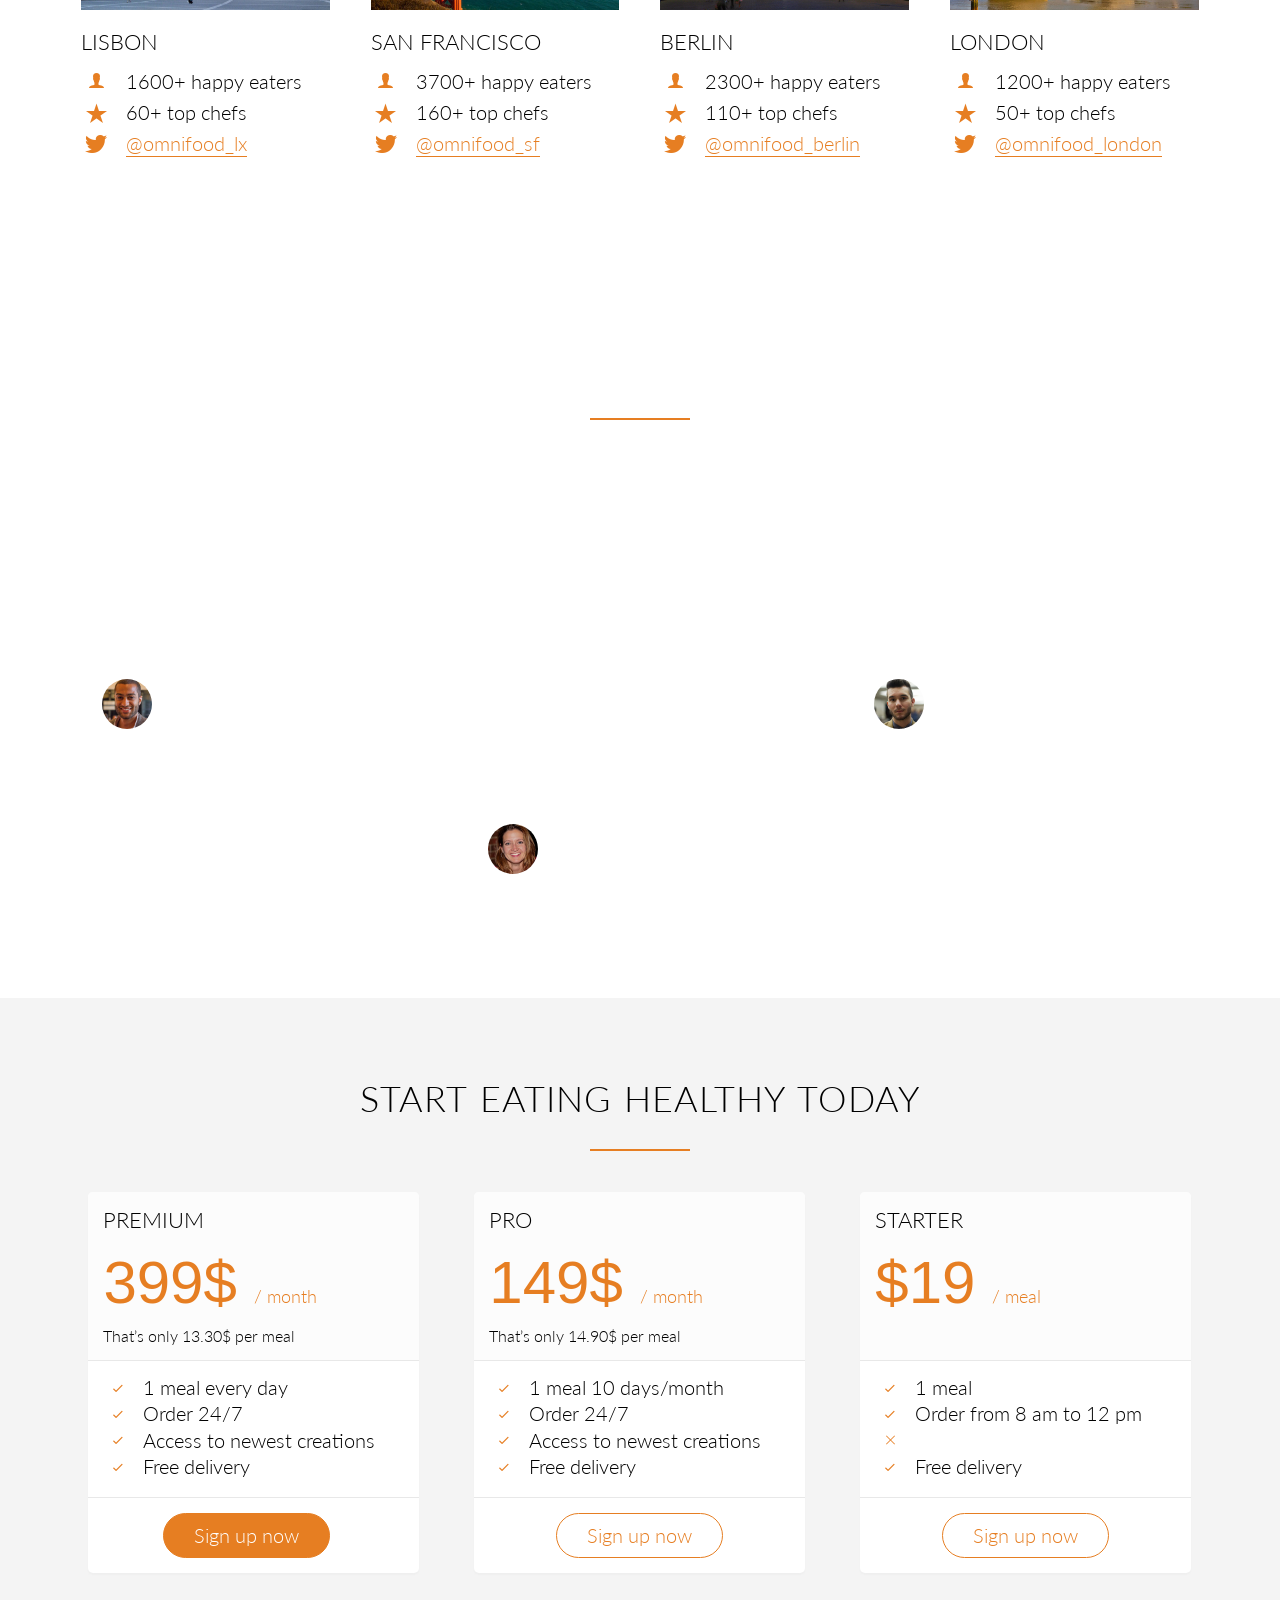
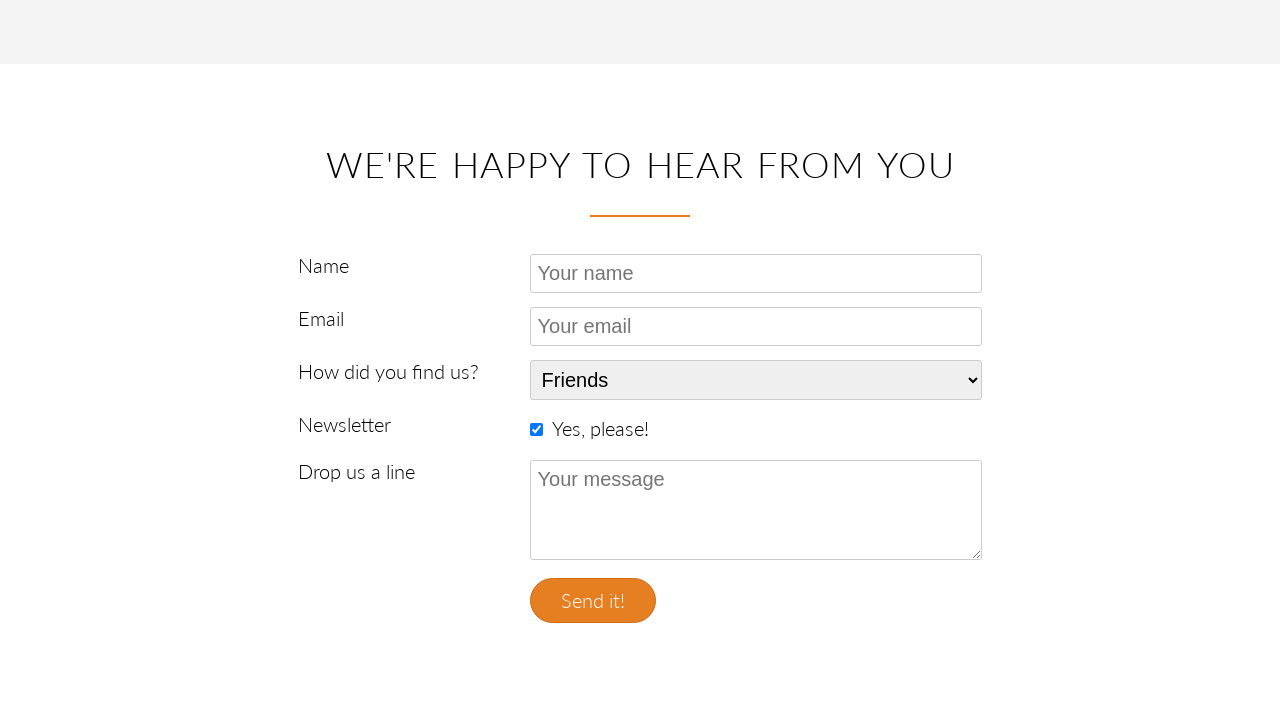
==== commit 962034c9: "Contact form finished" ====
--- a/index.html
+++ b/index.html
@@ -311,19 +311,83 @@
                 </div>
             </div>
         </section>
+
+        <section class="section-form">
+            <div class="row">
+                <h2>We're happy to hear from you</h2>
+            </div>
+            <div class="row">
+                <form method="post" action="#" class="contact-form">
+                    <div class="row">
+                        <div class="col span-1-of-3">
+                            <lable for="name">Name</label>
+                        </div>
+                        <div class="col span-2-of-3">
+                            <input type="text" name="name" id="name" placeholder="Your name" required>
+                        </div>
+                    </div>
+                    <div class="row">
+                        <div class="col span-1-of-3">
+                            <lable for="email">Email</label>
+                        </div>
+                        <div class="col span-2-of-3">
+                            <input type="email" name="email" id="email" placeholder="Your email" required>
+                        </div>
+                    </div>
+                    <div class="row">
+                        <div class="col span-1-of-3">
+                            <lable for="find-us">How did you find us?</label>
+                        </div>
+                        <div class="col span-2-of-3">
+                            <select name="find-us" id="find us">
+                                <option value="friends" selected>Friends</option>
+                                <option value="search" >Search Engine</option>
+                                <option value="ad">Advertisement</option>
+                                <option value="other">Other</option>
+                            </select>
+                        </div>
+                    </div>
+                    <div class="row">
+                        <div class="col span-1-of-3">
+                            <lable>Newsletter</label>
+                        </div>
+                        <div class="col span-2-of-3">
+                            <input type="checkbox" name="news" id="new" checked> Yes, please!
+                        </div>
+                    </div>
+                    <div class="row">
+                        <div class="col span-1-of-3">
+                            <lable >Drop us a line</label>
+                        </div>
+                        <div class="col span-2-of-3">
+                            <textarea name="message" placeholder="Your message"></textarea>
+                        </div>
+                    </div>
+                    <div class="row">
+                        <div class="col span-1-of-3">
+                            <lable>&nbsp;</label>
+                        </div>
+                        <div class="col span-2-of-3">
+                            <input type="submit" value="Send it!">
+                        </div>
+                    </div>
+                </form>
+            </div>
+        </section>
     </body>
 
 </html>
 
 <!---
-Section 6: Sign up and pricing plans
-Title: Start eating healthy today
-
-
-Plan 3: Starter
-19$ per meal
-1 meal
-Order from 8 am to 12 pm
-Free delivery
+Section 7: Contact form
+Title: We're happy to hear from you
+
+Fields to include:
+Name
+Email
+How did you find us?
+Newsletter
+Drop us a line
+
 
 --->
--- a/resources/css/style.css
+++ b/resources/css/style.css
@@ -141,7 +141,8 @@
 /*-----BUTTONS-----*/
 
 .btn:link,
-.btn:visited {
+.btn:visited,
+input[type=submit] {
     display: inline-block;
     padding: 10px 30px;
     font-weight: 300;
@@ -151,7 +152,8 @@
 }
 
 .btn-full:link,
-.btn-full:visited {
+.btn-full:visited,
+input[type=submit] {
     background-color: #e67e22;
     border: 1px solid #e67e22;
     color: #fff;
@@ -165,12 +167,15 @@
 }
 
 .btn:hover,
-.btn:active {
+.btn:active,
+input[type=submit]:hover,
+input[type=submit]:active {
     background-color: #cf6d17;
 }
 
 .btn-full:hover,
-.btn-full:active {
+.btn-full:active,
+input[type=submit] {
     border: 1px solid #cf6d17;
 }
 
@@ -448,3 +453,32 @@
 .plan-box li {
     padding-bottom: 5px 0;
 }
+
+/*----------------------------*/
+/* CONTACT FORM */
+/*----------------------------*/
+
+.contact-form {
+    width: 60%;
+    margin: 0 auto;
+}
+
+input[type=text],
+input[type=email],
+select,
+textarea {
+    width: 100%;
+    padding: 7px;
+    border-radius: 3px;
+    border: 1px solid #ccc;
+}
+
+textarea {
+    height: 100px;
+}
+
+input[type=checkbox] {
+    margin: 10px 5px 10px 0;
+}
+
+*:focus {outline: none}
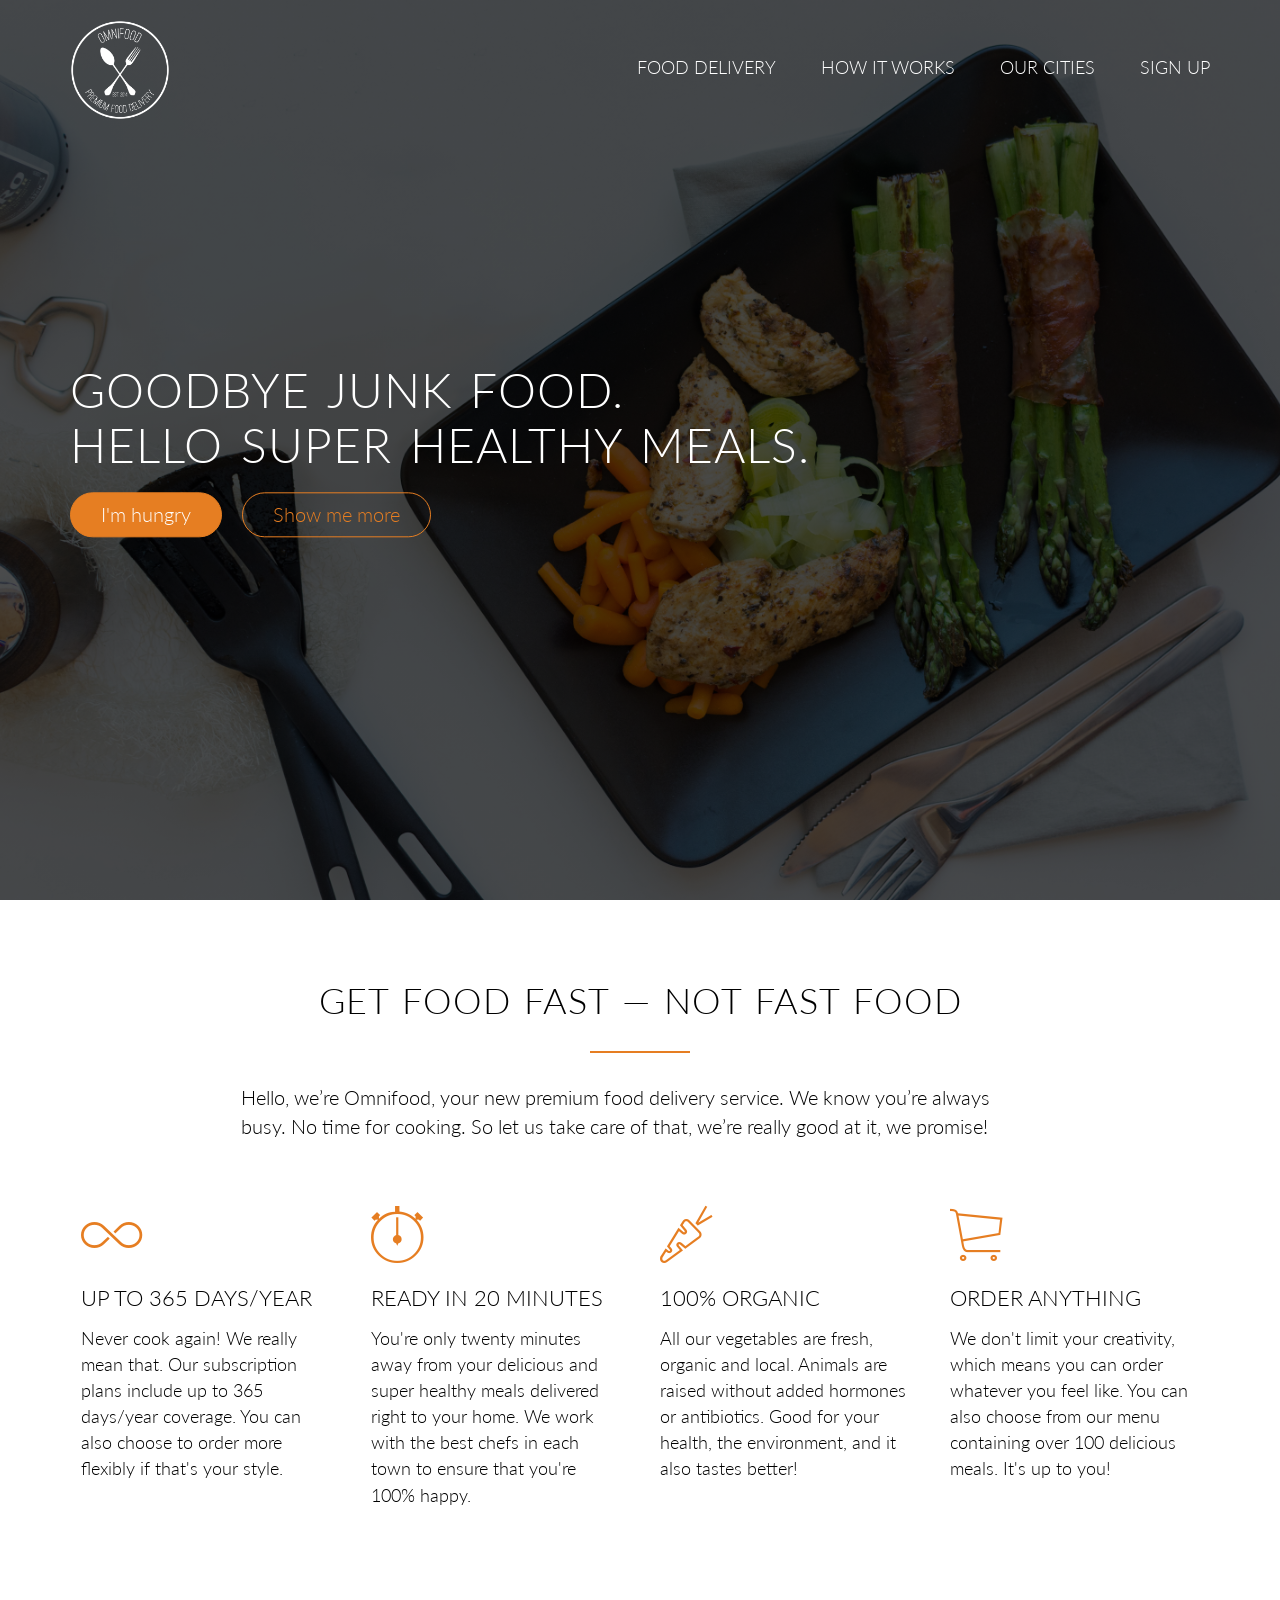
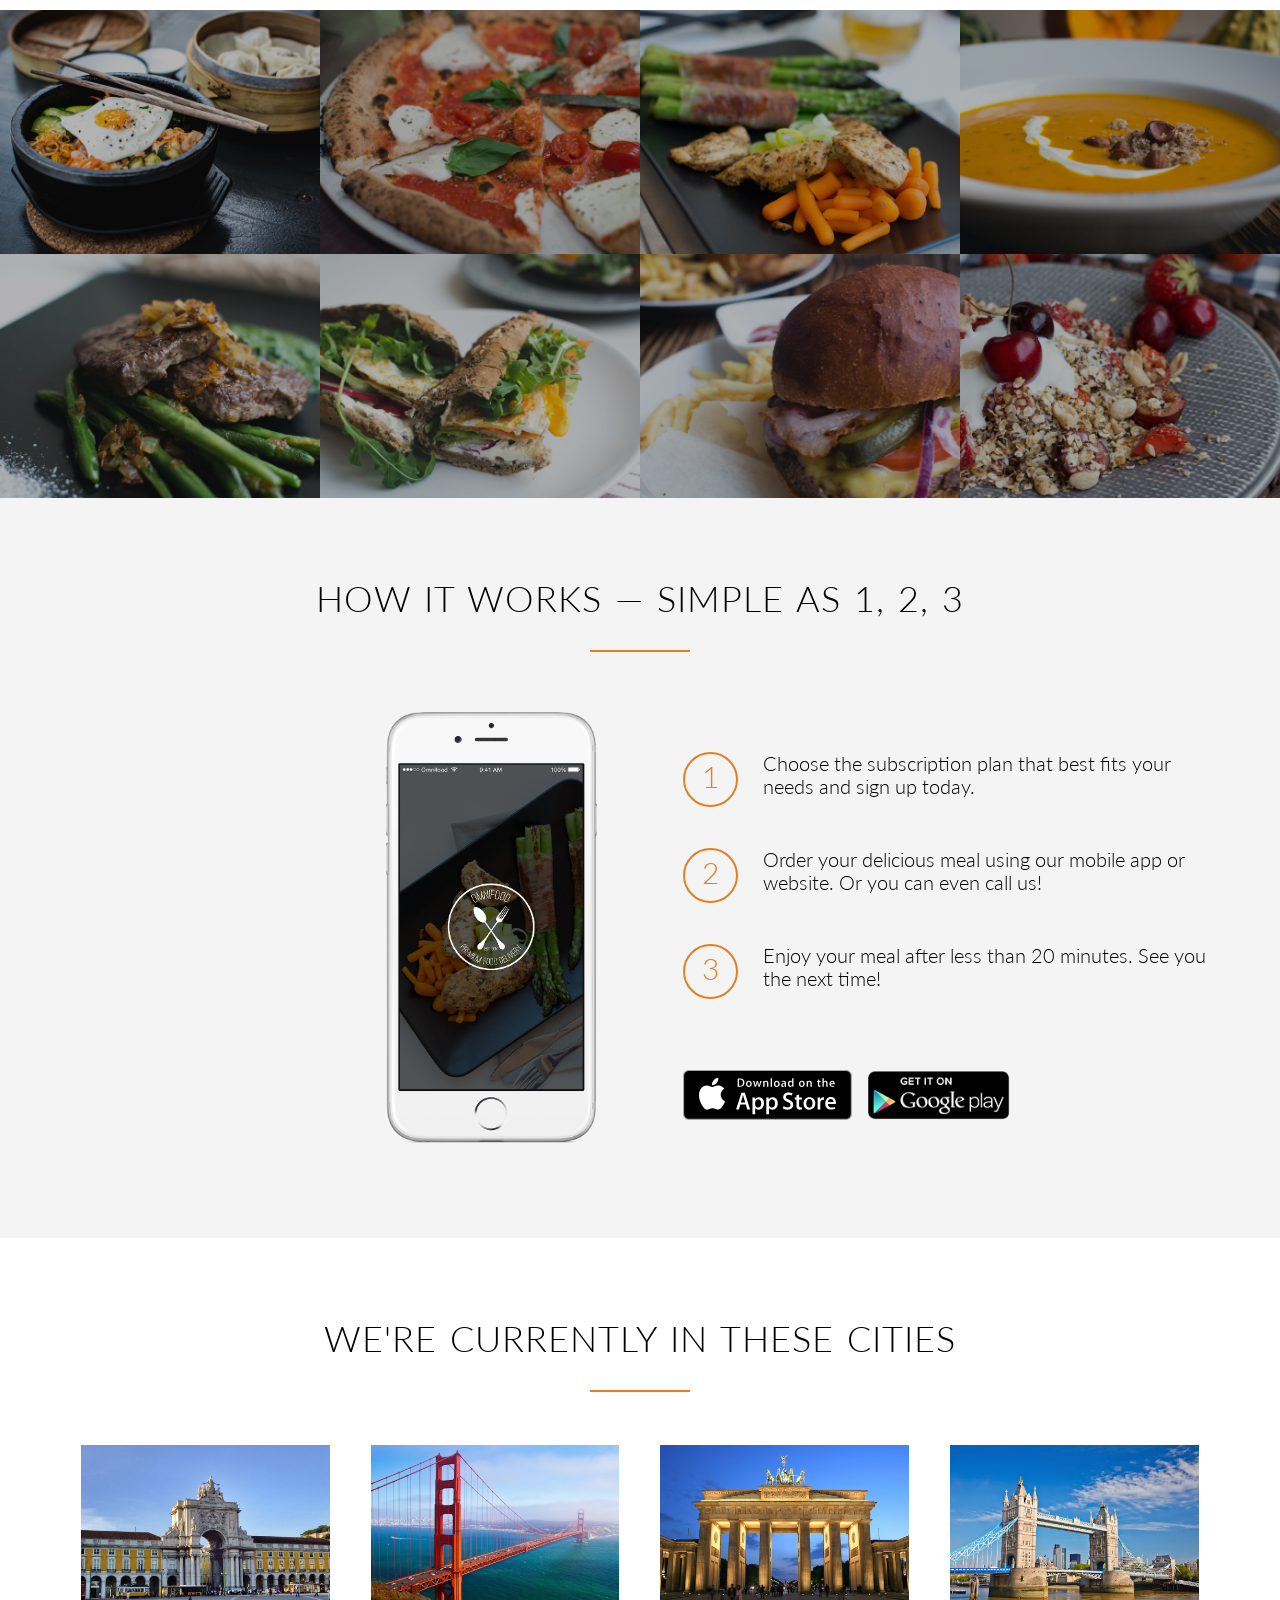
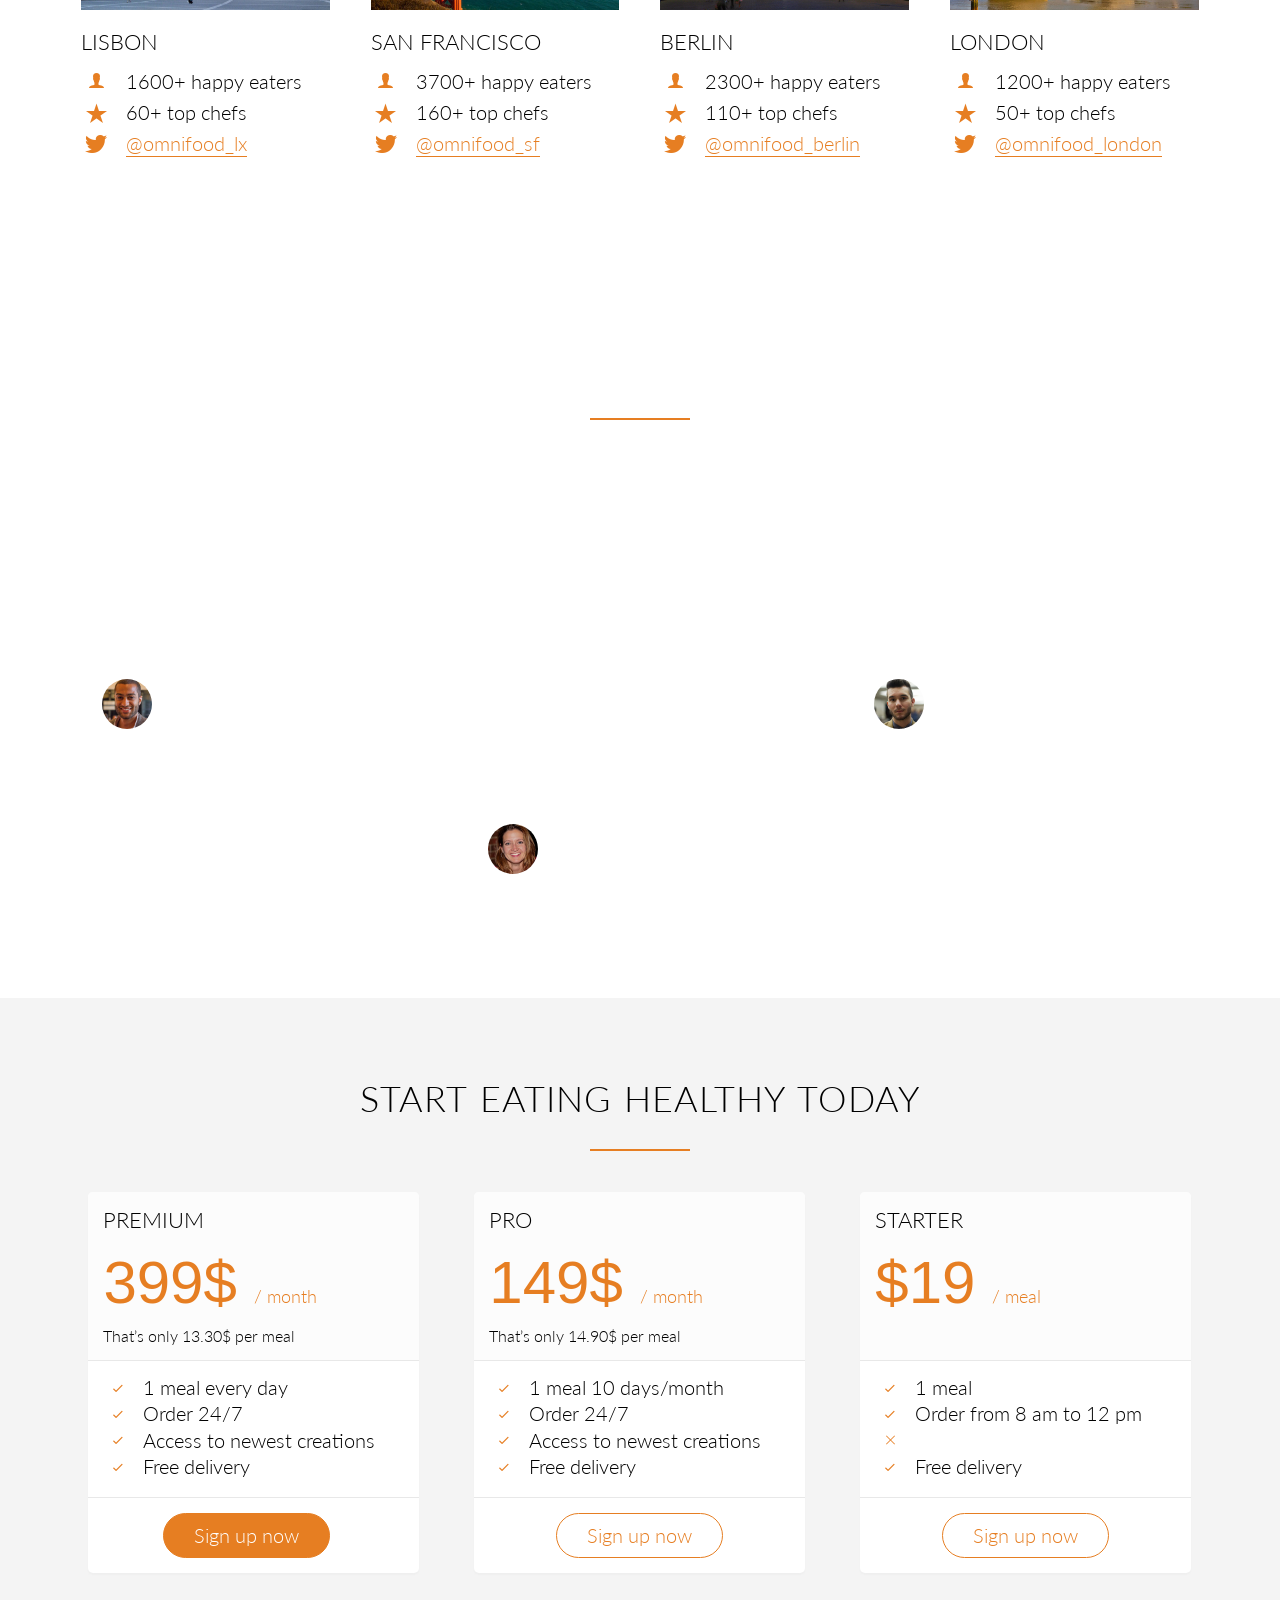
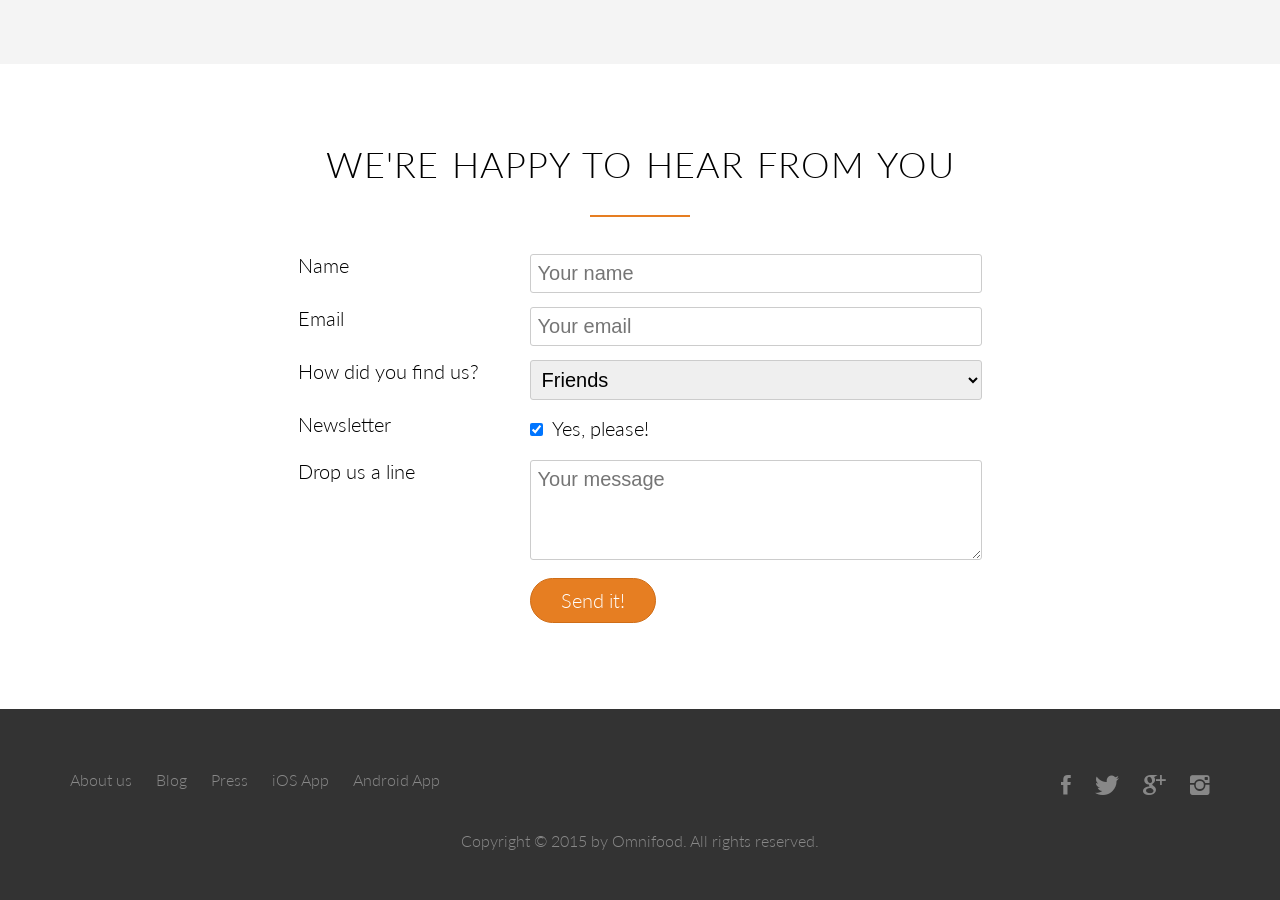
==== commit 0ff19934: "Footer Finished" ====
--- a/index.html
+++ b/index.html
@@ -374,20 +374,33 @@
                 </form>
             </div>
         </section>
+
+        <footer>
+            <div class="row">
+                <div class="col span-1-of-2">
+                    <ul class="footer-nav">
+                        <li><a href="#">About us</a></li>
+                        <li><a href="#">Blog</a></li>
+                        <li><a href="#">Press</a></li>
+                        <li><a href="#">iOS App</a></li>
+                        <li><a href="#">Android App</a></li>
+                    </ul>
+                </div>
+                <div class="col span-1-of-2">
+                    <ul class="social-links">
+                        <li><a href="#"><i class="ion-social-facebook"></i></a></li>
+                        <li><a href="#"><i class="ion-social-twitter"></i></a></li>
+                        <li><a href="#"><i class="ion-social-googleplus"></i></a></li>
+                        <li><a href="#"><i class="ion-social-instagram"></i></a></li>
+                    </ul>
+                </div>
+            </div>
+            <div class="row">
+                <p>
+                    Copyright &copy; 2015 by Omnifood. All rights reserved.
+                </p>
+            </div>
+        </footer>
     </body>
 
 </html>
-
-<!---
-Section 7: Contact form
-Title: We're happy to hear from you
-
-Fields to include:
-Name
-Email
-How did you find us?
-Newsletter
-Drop us a line
-
-
---->
--- a/resources/css/style.css
+++ b/resources/css/style.css
@@ -482,3 +482,84 @@
 }
 
 *:focus {outline: none}
+
+/*----------------------------*/
+/* FOOTER */
+/*----------------------------*/
+
+footer {
+    background-color: #333;
+    padding: 50px;
+    font-size: 80%;
+}
+
+.footer-nav {
+    list-style: none;
+    float: left;
+}
+
+.social-links {
+    list-style: none;
+    float: right;
+}
+
+.footer-nav li,
+.social-links li {
+    display: inline-block;
+    margin-right: 20px;
+}
+
+.footer-nav li:last-child,
+.social-links li:last-child {
+    margin-right: 0;
+}
+
+.footer-nav li a:link,
+.footer-nav li a:visited,
+.social-links li a:link,
+.social-links li a:visited {
+    text-decoration: none;
+    border: 0;
+    color: #888;
+    transition: color 0.2s;
+}
+
+.footer-nav li a:hover,
+.footer-nav li a:active {
+    color: #ddd;
+}
+
+.social-links li a:link,
+.social-lings li a:visited {
+    font-size: 160%;
+}
+
+.ion-social-facebook,
+.ion-social-twitter,
+.ion-social-googleplus,
+.ion-social-instagram {
+    transition: color 0.2s;
+}
+
+.ion-social-facebook:hover {
+    color: #3b5998;
+}
+
+.ion-social-twitter:hover {
+    color: #1da1f2;
+}
+
+.ion-social-googleplus:hover {
+    color: #db4437;
+}
+
+.ion-social-instagram:hover {
+    color: #517fa4;
+}
+
+
+footer p {
+    color: #888;
+    text-align: center;
+    margin-top: 20px;
+}
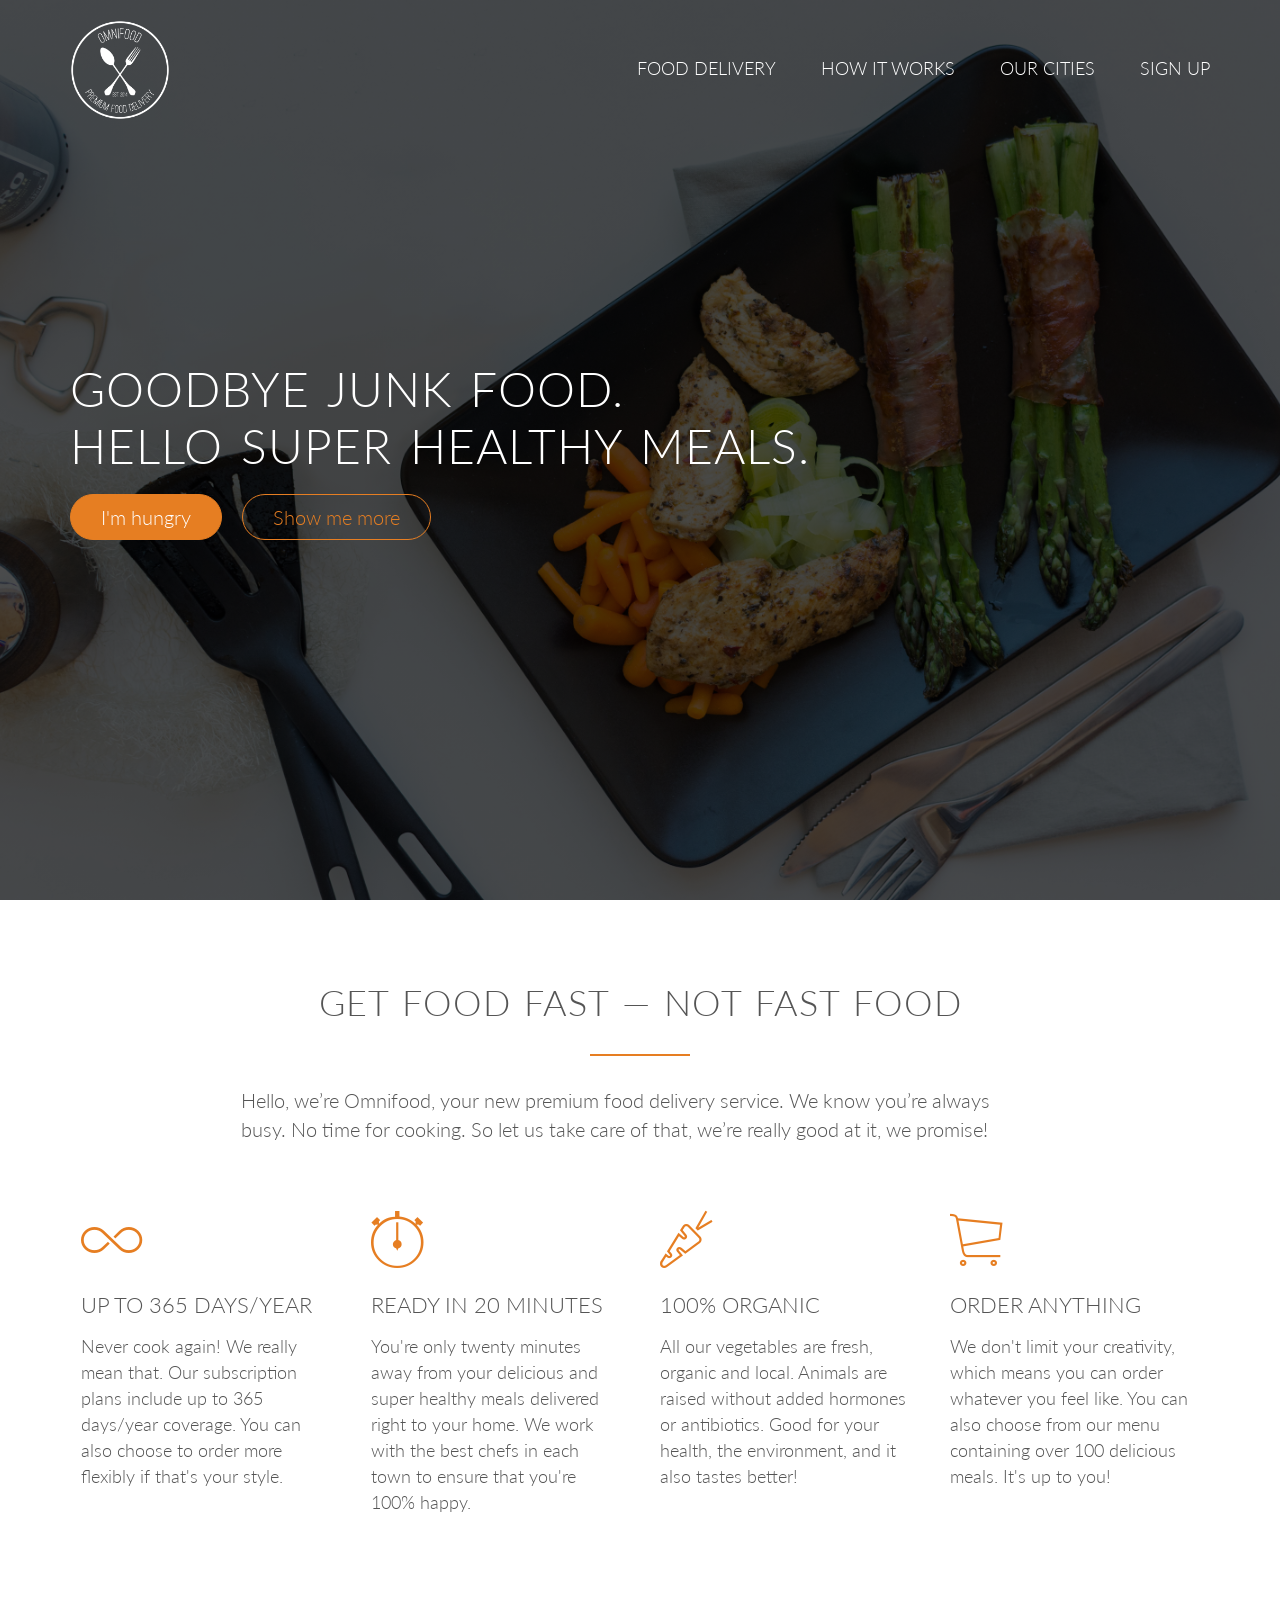
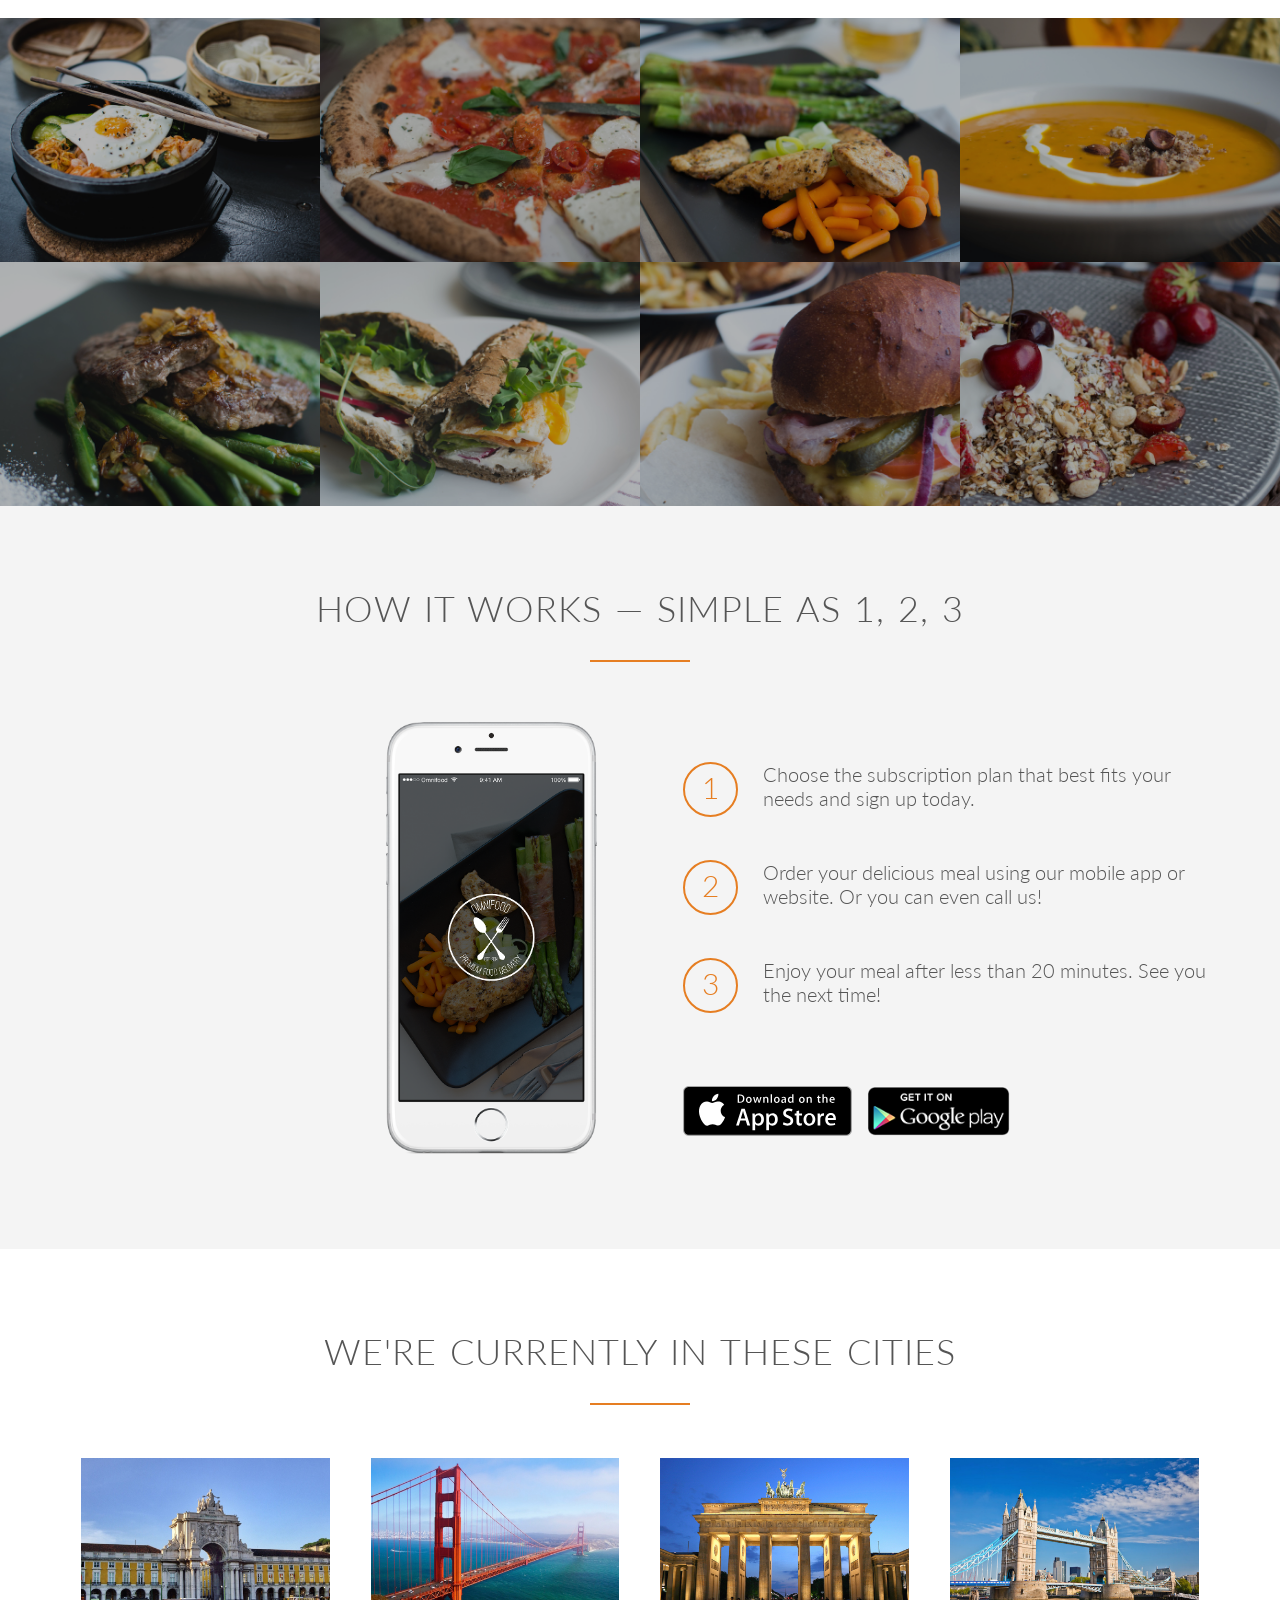
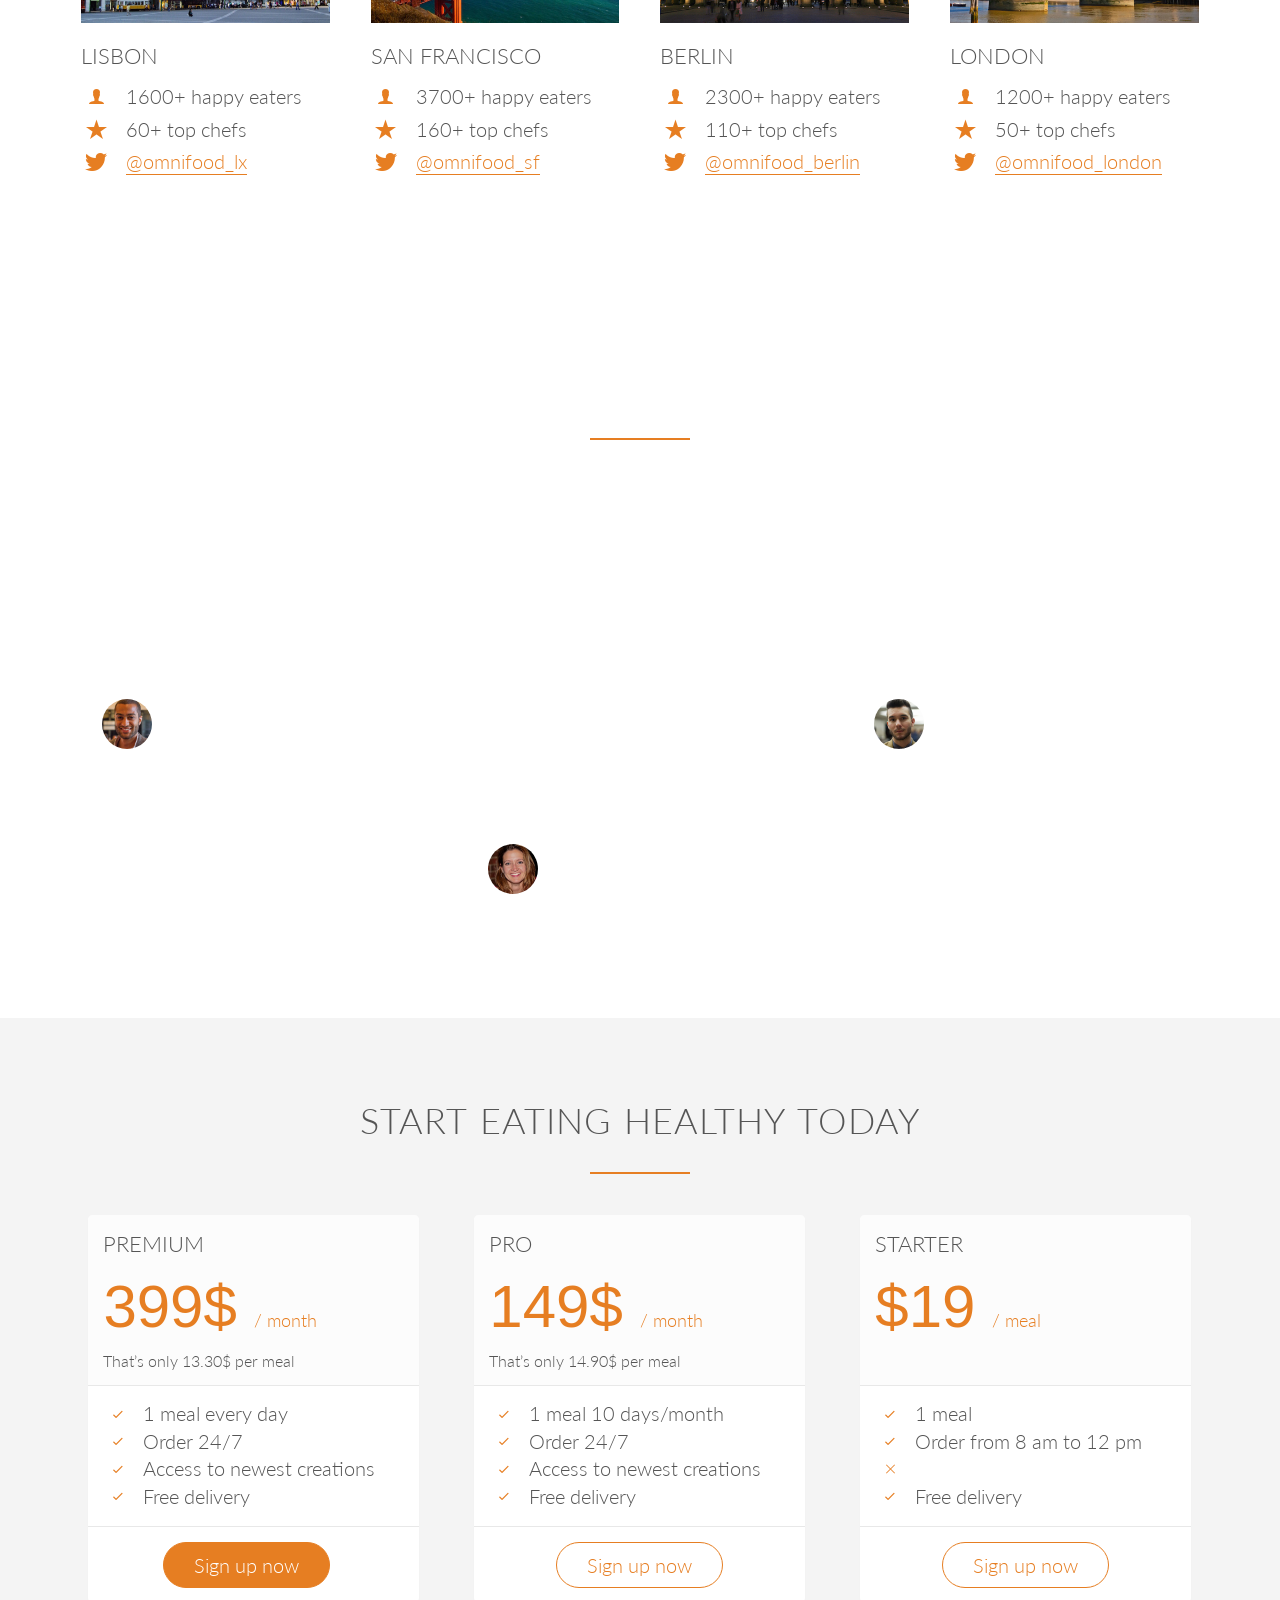
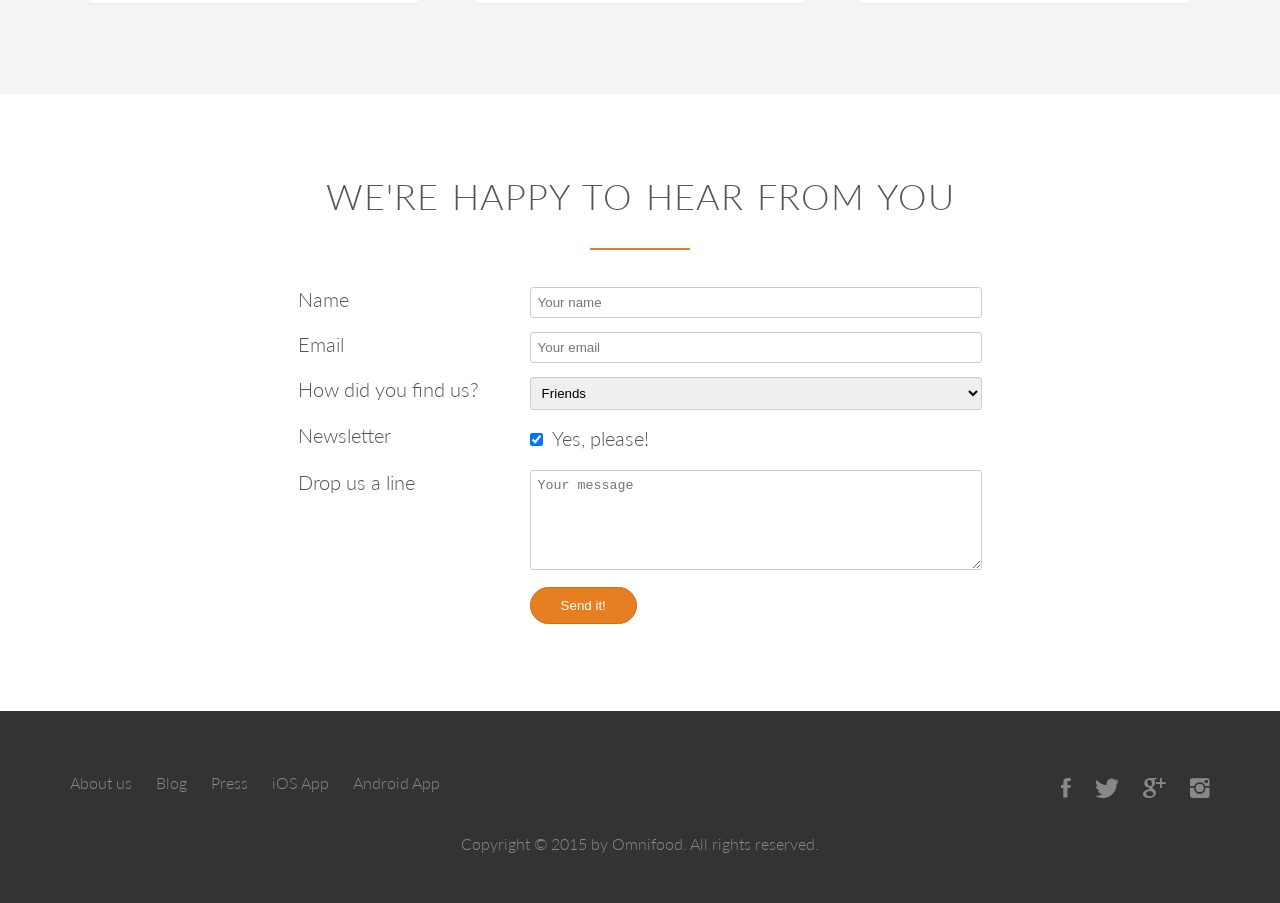
==== commit de3d3fcd: "Saved" ====
--- a/index.html
+++ b/index.html
@@ -1,10 +1,14 @@
 <!DOCTYPE html>
 <html lang="en">
     <head>
+
+        <meta name="viewport" content="width=device-width, initial-scale=1.0"
+
         <link rel="stylesheet" type="text/css" href="vendors/css/normalize.css">
         <link rel="stylesheet" type="text/css" href="vendors/css/grid.css">
         <link rel="stylesheet" type="text/css" href="vendors/css/ionicons.min.css">
         <link rel="stylesheet" type="text/css" href="resources/css/style.css">
+        <link rel="stylesheet" type="text/css" href="resources/css/queries.css">
         <link rel="stylesheet" type="text/css" href="https://fonts.googleapis.com/css?family=Lato:100,300,300i,400">
 
         <title>Omnifood</title>
@@ -401,6 +405,7 @@
                 </p>
             </div>
         </footer>
+
     </body>
 
 </html>
--- a/resources/css/style.css
+++ b/resources/css/style.css
@@ -9,16 +9,19 @@
 * {
     margin: 0;
     padding: 0;
-    box-sizing: border-box;
-}
-
-html {
-    background-color: #fff
+    -webkit-box-sizing: border-box;
+            box-sizing: border-box;
+}
+
+html,
+body {
+    background-color: #fff;
     color: #555;
     font-family: 'Lato', 'Arial', 'sans-serif';
     font-weight: 300;
     font-size: 20px;
     text-rendering: optimizeLegibility;
+    overflow-x: hidden;
 }
 
 .clearfix {zoom: 1}
@@ -38,13 +41,9 @@
     margin: 0 auto;
 }
 
-section {
-    padding: 80px 0;
-}
-
-.box {
-  padding: 1%;
-}
+section { padding: 80px 0; }
+
+.box { padding: 1%; }
 /*-----HEADINGS-----*/
 
 h1,
@@ -130,6 +129,7 @@
     text-decoration: none;
     padding-bottom: 1px;
     border-bottom: 1px solid #e67e22;
+    -webkit-transition: border-bottom 0.2s, color 0.2s;
     transition: border-bottom 0.2s, color 0.2s;
 }
 
@@ -148,6 +148,7 @@
     font-weight: 300;
     text-decoration: none;
     border-radius: 200px;
+    -webkit-transition: background-color 0.2s, border 0.2s, color 0.2s;
     transition: background-color 0.2s, border 0.2s, color 0.2s;
 }
 
@@ -190,6 +191,7 @@
 /*----------------------------*/
 
 header {
+    background-image: -webkit-gradient(linear, left top, left bottom, from(rgba(0, 0, 0, 0.7)), to(rgba(0, 0, 0, 0.7))), url(img/hero.jpg);
     background-image: linear-gradient(rgba(0, 0, 0, 0.7), rgba(0, 0, 0, 0.7)), url(img/hero.jpg);
     background-size: cover;
     background-position: center;
@@ -202,7 +204,8 @@
   width: 1140px;
   top: 50%;
   left: 50%;
-  transform: translate(-50%, -50%);
+  -webkit-transform: translate(-50%, -50%);
+          transform: translate(-50%, -50%);
 }
 
 .logo {
@@ -231,29 +234,24 @@
     text-transform: uppercase;
     font-size: 90%;
     border-bottom: 2px solid transparent;
+    -webkit-transition: border-bottom 0.2s;
     transition: border-bottom 0.2s;
 }
 
 .main-nav li a:hover,
-.main-nav li a:active {
-    border-bottom: 2px solid #e67e22;
-}
+.main-nav li a:active { border-bottom: 2px solid #e67e22; }
 
 /*----------------------------*/
 /* FEATURES */
 /*----------------------------*/
 
-.section-features .long-copy {
-    margin-bottom: 30px;
-}
+.section-features .long-copy { margin-bottom: 30px; }
 
 /*----------------------------*/
 /* MEALS */
 /*----------------------------*/
 
-.section-meals {
-    padding: 0;
-}
+.section-meals { padding: 0; }
 
 .meals-showcase {
     list-style: none;
@@ -277,22 +275,25 @@
     opacity: 0.7;
     width: 100%;
     height: auto;
-    transform: scale(1.15);
+    -webkit-transform: scale(1.15);
+            transform: scale(1.15);
+    -webkit-transition: opacity 0.5s, -webkit-transform 0.5s;
+    transition: opacity 0.5s, -webkit-transform 0.5s;
     transition: transform 0.5s, opacity 0.5s;
+    transition: transform 0.5s, opacity 0.5s, -webkit-transform 0.5s;
 }
 
 .meal-photo img:hover {
     opacity: 1;
-    transform: scale(1.03);
+    -webkit-transform: scale(1.03);
+            transform: scale(1.03);
 }
 
 /*----------------------------*/
 /* HOW IT WORKS */
 /*----------------------------*/
 
-.section-steps {
-    background-color: #f4f4f4;
-}
+.section-steps { background-color: #f4f4f4; }
 
 .steps-box:first-child {
     text-align: right;
@@ -305,17 +306,11 @@
     margin-top: 70px;
 }
 
-.app-screen {
-    width: 40%;
-}
-
-.work-step {
-    margin-bottom: 50px;
-}
-
-.work-step:last-of-type {
-    margin-bottom: 80px
-}
+.app-screen { width: 40%; }
+
+.work-step { margin-bottom: 50px; }
+
+.work-step:last-of-type { margin-bottom: 80px }
 
 .work-step div {
     color: #e67e22;
@@ -332,9 +327,7 @@
 }
 
 .btn-app:link,
-.btn-app:visited {
-    border: 0;
-}
+.btn-app:visited { border: 0; }
 
 .btn-app img {
     height: 50px;
@@ -352,9 +345,7 @@
     margin-bottom: 15px;
 }
 
-.city-feature {
-    margin-bottom: 5px;
-}
+.city-feature { margin-bottom: 5px; }
 
 
 /*----------------------------*/
@@ -362,6 +353,7 @@
 /*----------------------------*/
 
 .section-testimonials {
+    background-image: -webkit-gradient(linear, left top, left bottom, from(rgba(0, 0, 0, 0.7)), to(rgba(0, 0, 0, 0.7))), url(img/back-customers.jpg);
     background-image: linear-gradient(rgba(0, 0, 0, 0.7), rgba(0, 0, 0, 0.7)), url(img/back-customers.jpg);
     background-size: cover;
     color: #fff;
@@ -402,16 +394,15 @@
 /* SIGN UP */
 /*----------------------------*/
 
-.section-plans {
-    background-color: #f4f4f4;
-}
+.section-plans { background-color: #f4f4f4; }
 
 .plan-box {
     background-color: #fff;
     border-radius: 5px;
     width: 90%;
     margin-left: 5%;
-    box-shadow: 0 2px 2px #efefef;
+    -webkit-box-shadow: 0 2px 2px #efefef;
+            box-shadow: 0 2px 2px #efefef;
 }
 
 .plan-box div {
@@ -442,17 +433,11 @@
     font-weight: 300;
 }
 
-.plan-price-meal {
-    font-size: 80%;
-}
-
-.plan-box ul {
-    list-style: none;
-}
-
-.plan-box li {
-    padding-bottom: 5px 0;
-}
+.plan-price-meal { font-size: 80%; }
+
+.plan-box ul { list-style: none; }
+
+.plan-box li { padding-bottom: 5px 0; }
 
 /*----------------------------*/
 /* CONTACT FORM */
@@ -473,13 +458,9 @@
     border: 1px solid #ccc;
 }
 
-textarea {
-    height: 100px;
-}
-
-input[type=checkbox] {
-    margin: 10px 5px 10px 0;
-}
+textarea { height: 100px; }
+
+input[type=checkbox] { margin: 10px 5px 10px 0; }
 
 *:focus {outline: none}
 
@@ -510,9 +491,7 @@
 }
 
 .footer-nav li:last-child,
-.social-links li:last-child {
-    margin-right: 0;
-}
+.social-links li:last-child { margin-right: 0; }
 
 .footer-nav li a:link,
 .footer-nav li a:visited,
@@ -521,41 +500,28 @@
     text-decoration: none;
     border: 0;
     color: #888;
+    -webkit-transition: color 0.2s;
     transition: color 0.2s;
 }
 
 .footer-nav li a:hover,
-.footer-nav li a:active {
-    color: #ddd;
-}
+.footer-nav li a:active { color: #ddd; }
 
 .social-links li a:link,
-.social-lings li a:visited {
-    font-size: 160%;
-}
+.social-lings li a:visited { font-size: 160%; }
 
 .ion-social-facebook,
 .ion-social-twitter,
 .ion-social-googleplus,
-.ion-social-instagram {
-    transition: color 0.2s;
-}
-
-.ion-social-facebook:hover {
-    color: #3b5998;
-}
-
-.ion-social-twitter:hover {
-    color: #1da1f2;
-}
-
-.ion-social-googleplus:hover {
-    color: #db4437;
-}
-
-.ion-social-instagram:hover {
-    color: #517fa4;
-}
+.ion-social-instagram { -webkit-transition: color 0.2s; transition: color 0.2s; }
+
+.ion-social-facebook:hover { color: #3b5998; }
+
+.ion-social-twitter:hover { color: #1da1f2; }
+
+.ion-social-googleplus:hover { color: #db4437; }
+
+.ion-social-instagram:hover { color: #517fa4; }
 
 
 footer p {
--- a/resources/css/queries.css
+++ b/resources/css/queries.css
@@ -0,0 +1,92 @@
+
+
+
+/* Big table to 1200px: widths smaller than the 1140px row */
+@media only screen and (max-width: 1200px) {
+  .hero-text-box {
+      width: 100%;
+      padding: 0 2%;
+  }
+
+  .row { padding: 0 2%; }
+}
+
+/* Small tablets to big tablets: from 768px to 1023px */
+@media only screen and (max-width: 1023px) {
+    body { font-size: 18px;}
+    section { padding: 60px 0;}
+
+    .long-copy {
+        width: 80%;
+        margin-left: 10%;
+    }
+
+    .steps-box { margin-top: 10px; }
+    .steps-box:last-child { margin-top: 10px; }
+    .works-steps { margin-bottom: 40px; }
+    .work-step:last-of-type { margin-bottom: 60px; }
+
+    .app-screen { width: 50%; }
+
+    .btn-app img { height: 49px; }
+
+    .icon-small {
+        width: 17px;
+        margin-right: 5px;
+      }
+
+    .city-feature { font-size: 89%; }
+
+    .plan-box {
+        width: 100%;
+        margin-left: 0%
+    }
+
+    .plan-price { font-size: 250%; }
+
+    .contact-form { width: 80%; }
+}
+
+/* Small phones to small tablets: from 481px to 767px */
+@media only screen and (max-width: 767px) {
+
+    body { font-size: 16px; }
+    section { padding: 30px 0; }
+
+    .row,
+    .hero-text-box { padding: 0 4%; }
+
+    .col {
+      width: 100%;
+    	margin: 0% 0 4% 0%;
+    }
+    .main-nav { display: none; }
+
+    h1 { font-size: 180%; }
+    h2 { font-size: 140%; }
+
+    .long-copy {
+        width: 100%;
+        margin-left: 0%;
+    }
+
+    .app-screen { width: 40%; }
+    .steps-box:first-child { text-align: center; }
+
+    .work-step div {
+        height: 40px;
+        width: 40px;
+        padding: 4px;
+        margin-right: 15px;
+        font-size: 120%;
+    }
+
+    .work-step { margin-bottom: 20px; }
+    .work-step:last-of-type { margin-bottom: 20px; }
+}
+
+/* Small phones: from 0px to 480px */
+@media only screen and (max-width: 480px) {
+    section { padding: 25px 0; }
+    .contact-form { width: 100%; }
+}
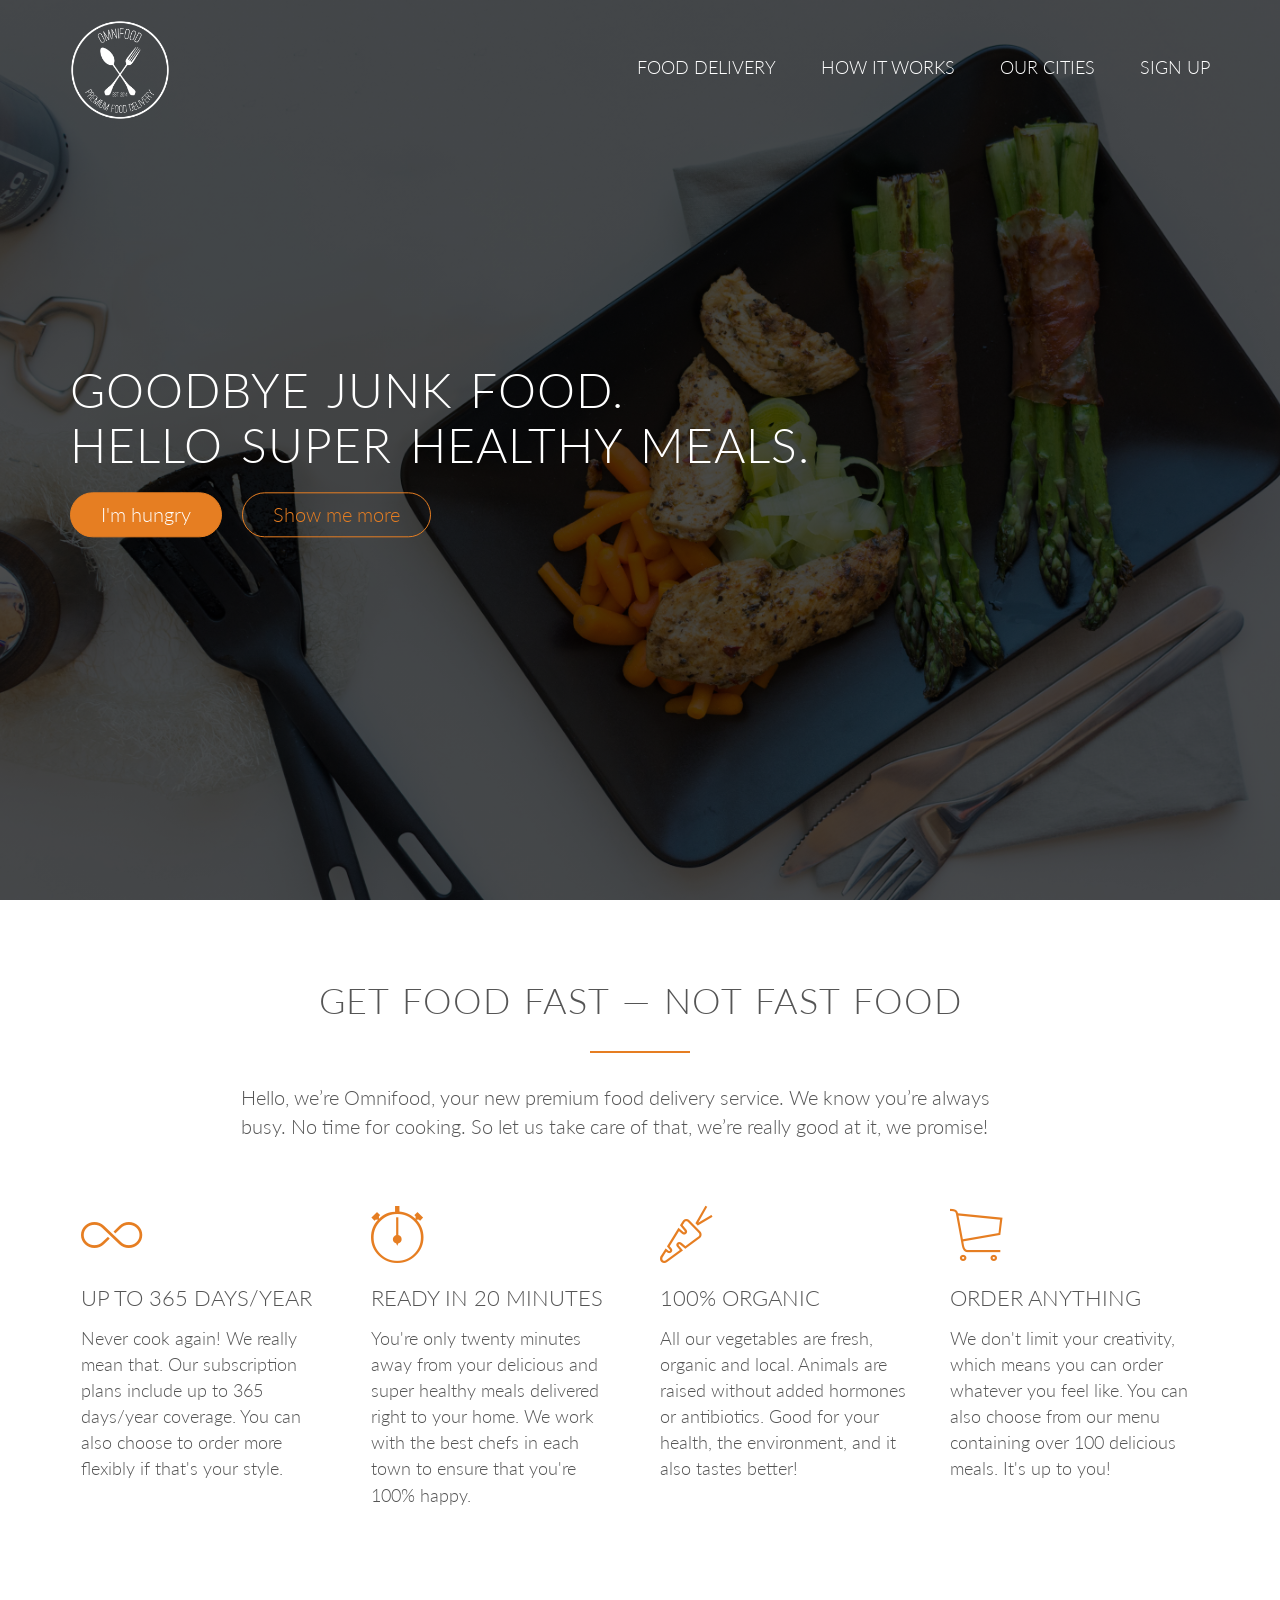
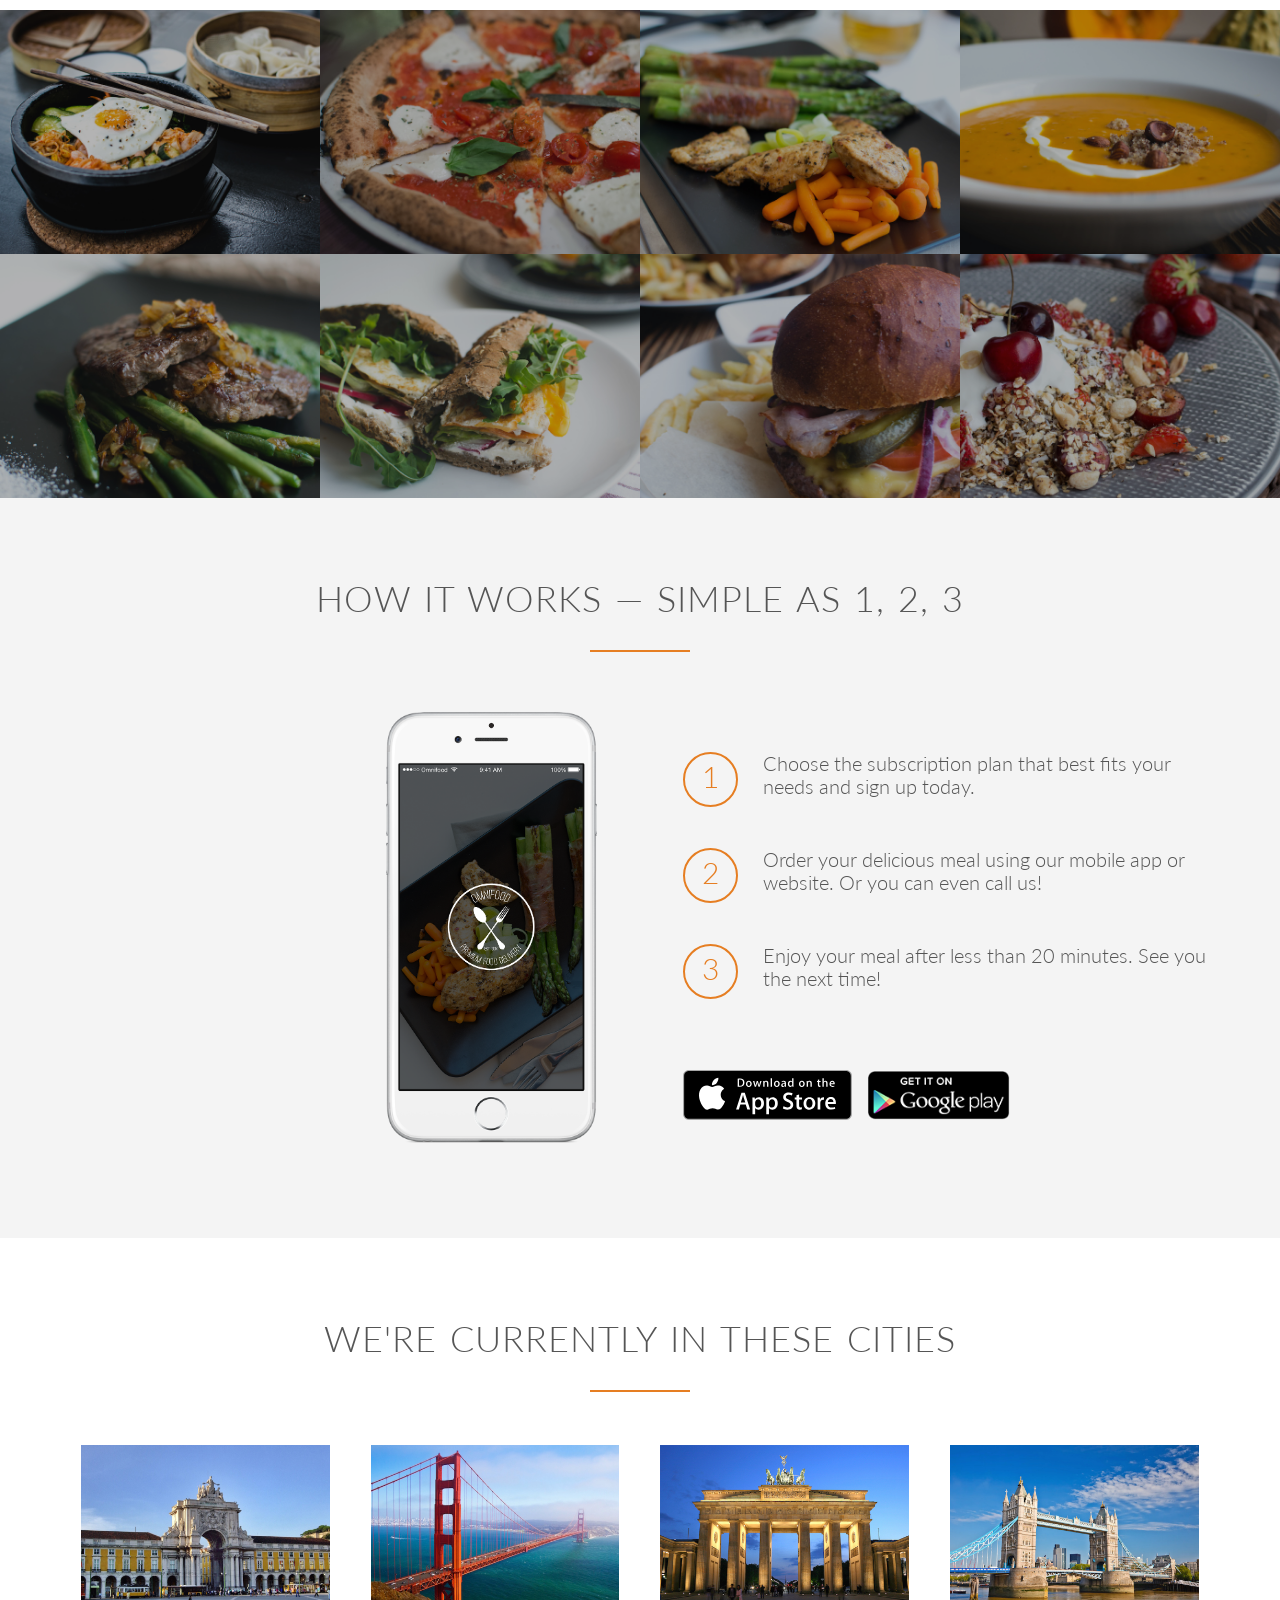
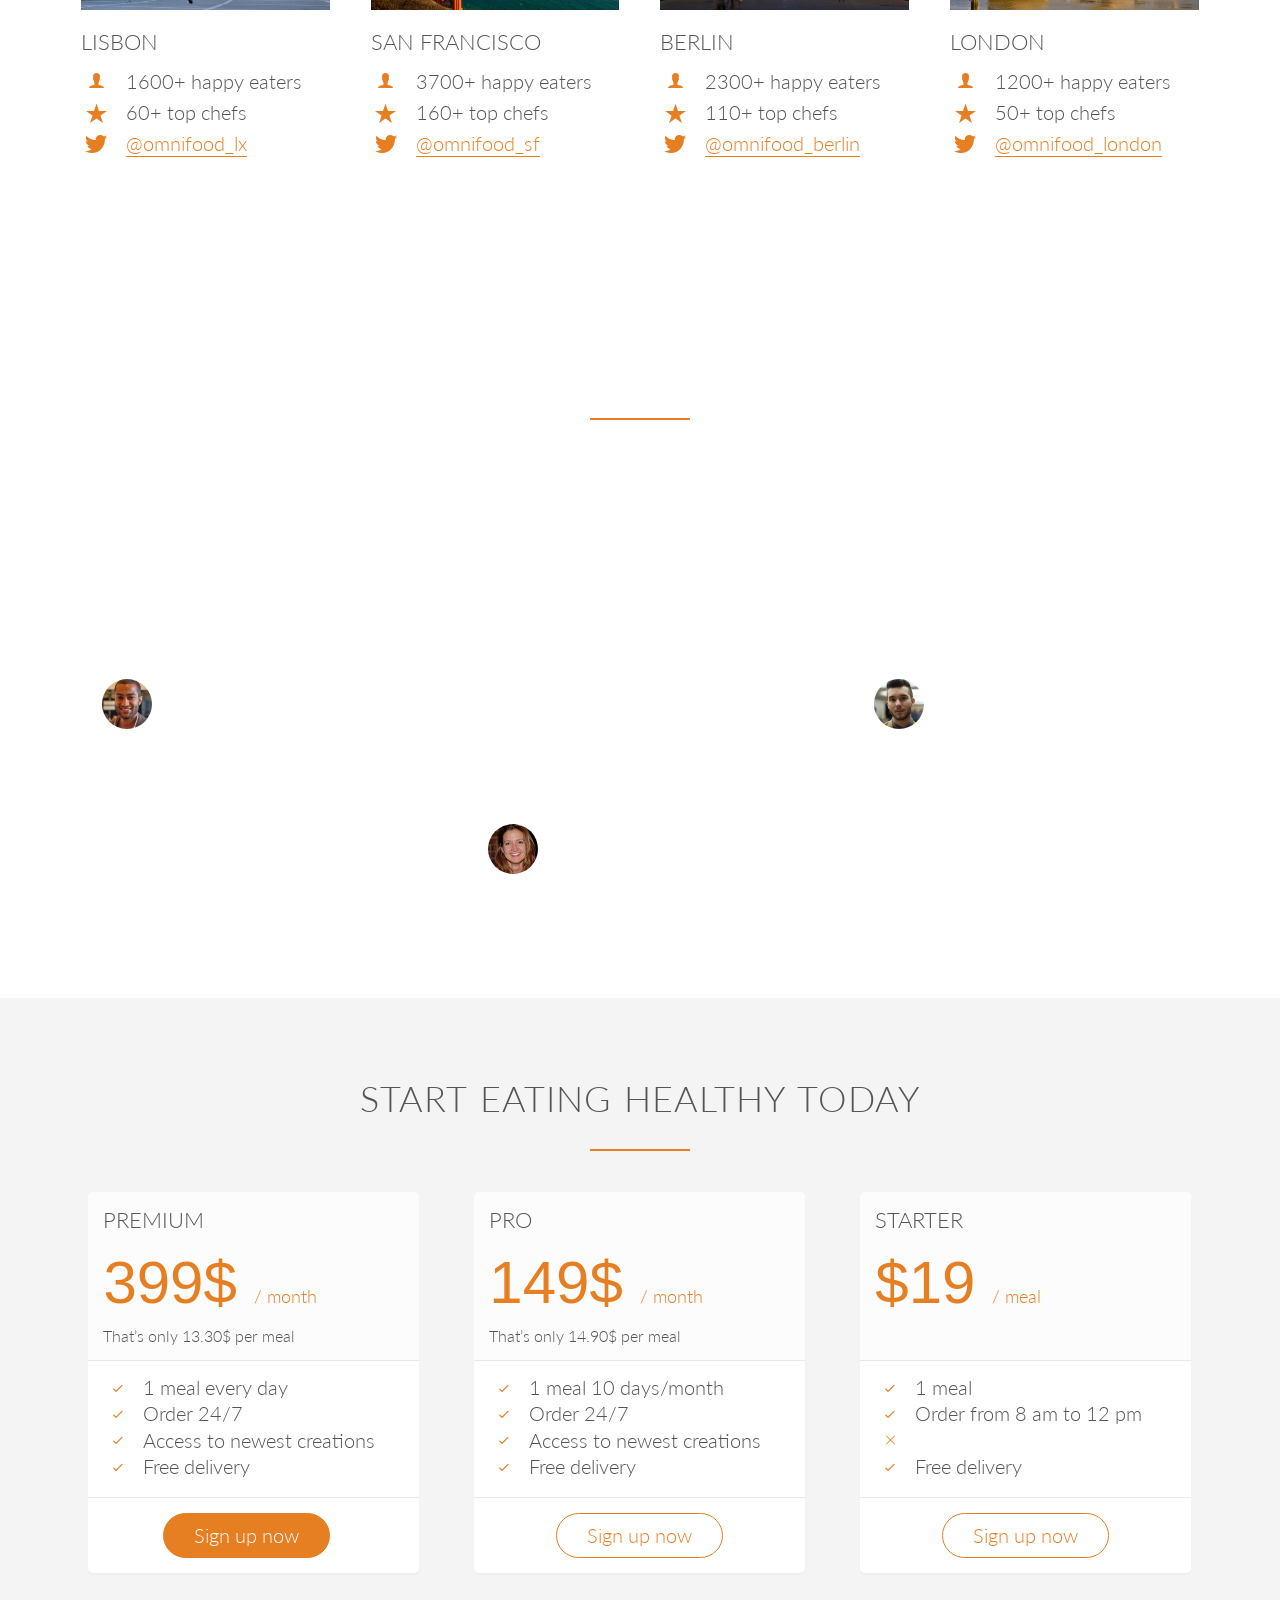
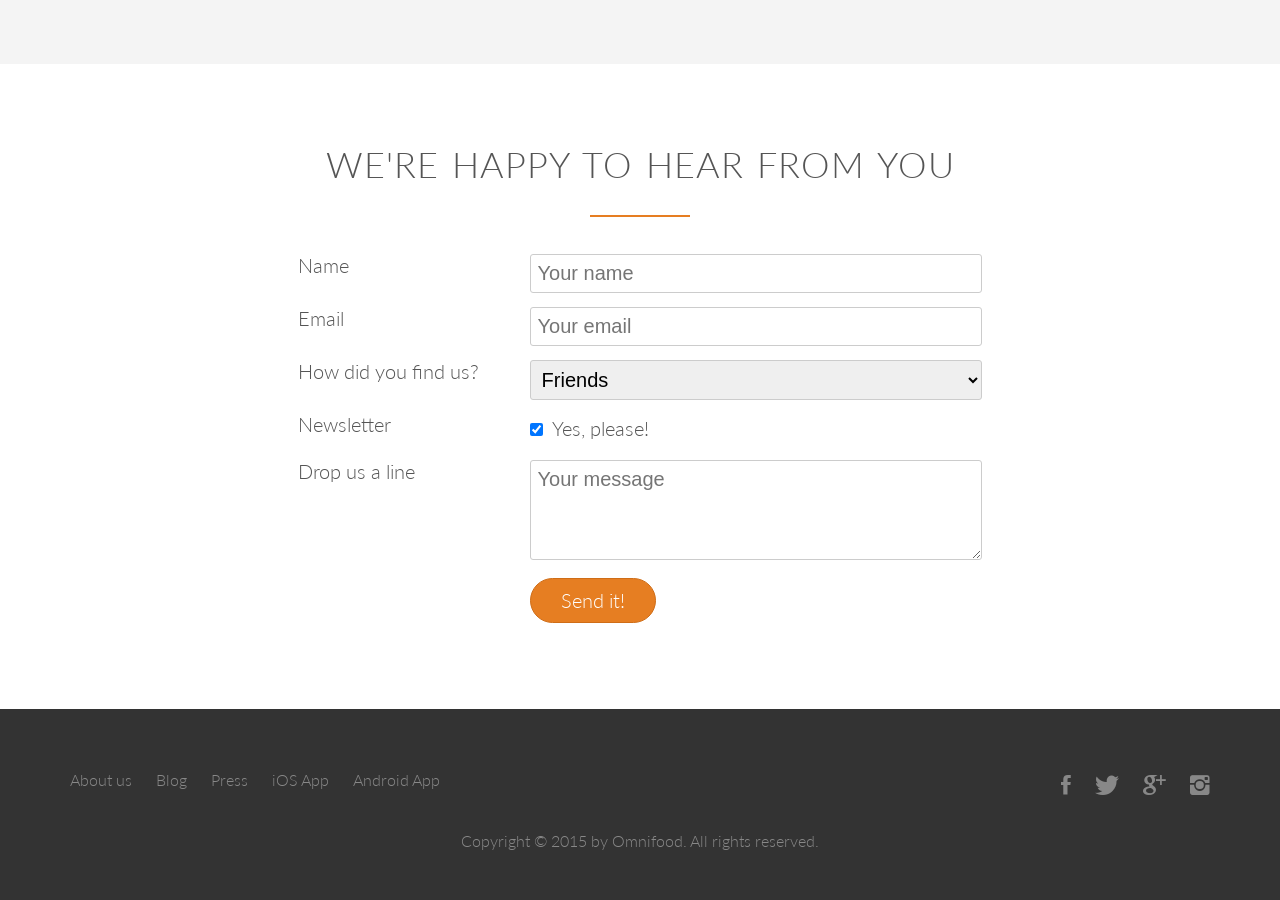
==== commit 615a4395: "Sticky Nav Done" ====
--- a/index.html
+++ b/index.html
@@ -2,7 +2,7 @@
 <html lang="en">
     <head>
 
-        <meta name="viewport" content="width=device-width, initial-scale=1.0"
+        <meta name="viewport" content="width=device-width, initial-scale=1.0">
 
         <link rel="stylesheet" type="text/css" href="vendors/css/normalize.css">
         <link rel="stylesheet" type="text/css" href="vendors/css/grid.css">
@@ -21,22 +21,23 @@
             <nav>
                 <div class="row">
                   <img src="resources/img/logo-white.png" alt="Omnifood logo" class="logo">
+                  <img src="resources/img/logo.png" alt="Omnifood logo" class="logo-black">
                     <ul class="main-nav">
-                        <li><a href="#">Food delivery</a></li>
-                        <li><a href="#">How it works</a></li>
-                        <li><a href="#">Our cities</a></li>
-                        <li><a href="#">Sign up</a></li>
+                        <li><a href="#features">Food delivery</a></li>
+                        <li><a href="#works">How it works</a></li>
+                        <li><a href="#cities">Our cities</a></li>
+                        <li><a href="#plans">Sign up</a></li>
                     </ul>
                 </div>
             </nav>
             <div class="hero-text-box">
                 <h1>Goodbye junk food.<br> Hello super healthy meals.</h1>
-                <a class="btn btn-full" href="#">I'm hungry</a>
-                <a class="btn btn-ghost" href="#">Show me more</a>
+                <a class="btn btn-full js--scroll-to-plans" href="#">I'm hungry</a>
+                <a class="btn btn-ghost js--scroll-to-start" href="#">Show me more</a>
             </div>
         </header>
 
-        <section class="section-features">
+        <section class="section-features js--section-features" id="features">
             <div class="row">
                 <h2>Get food fast &mdash; not fast food</h2>
                 <p class="long-copy">
@@ -75,7 +76,7 @@
             </div>
         </section>
 
-        <section class="section-meals">
+        <section class="section-meals ">
             <ul class="meals-showcase clearfix">
                 <li>
                     <figure class="meal-photo">
@@ -122,7 +123,7 @@
             </ul>
         </section>
 
-        <section class="section-steps">
+        <section class="section-steps" id="works">
             <div class="row">
                 <h2>How it works &mdash; Simple as 1, 2, 3</h2>
             </div>
@@ -149,7 +150,7 @@
             </div>
         </section>
 
-        <section class="section-cities">
+        <section class="section-cities" id="cities">
             <div class="row">
                 <h2>We're currently in these cities</h2>
             </div>
@@ -247,7 +248,7 @@
             </div>
         </section>
 
-        <section class="section-plans">
+        <section class="section-plans js--section-plans" id="plans">
             <div class="row">
                 <h2>Start eating healthy today</h2>
             </div>
@@ -406,6 +407,10 @@
             </div>
         </footer>
 
+        <script src="https://ajax.googleapis.com/ajax/libs/jquery/1.12.4/jquery.min.js"></script>
+        <script src="vendors/js/jquery.waypoints.min.js"></script>
+        <script src="resources/js/script.js"></script>
     </body>
 
+
 </html>
--- a/resources/css/style.css
+++ b/resources/css/style.css
@@ -215,6 +215,17 @@
     margin-top: 20px;
 }
 
+
+
+.logo-black {
+    display: none;
+    height: 50px;
+    width: auto;
+    float: left;
+    margin: 5px 0;
+}
+
+/* Main Navi */
 .main-nav {
     float: right;
     list-style: none;
@@ -241,6 +252,26 @@
 .main-nav li a:hover,
 .main-nav li a:active { border-bottom: 2px solid #e67e22; }
 
+/* Stick Navi */
+.sticky {
+    position: fixed;
+    top: 0;
+    left: 0;
+    width: 100%;
+    background-color: rgba(255, 255, 255, 0.98);
+    box-shadow: 0 2px 2px #efefef;
+    z-index: 9999;
+}
+
+.sticky .main-nav { margin-top: 18px; }
+
+.sticky .main-nav li a:link,
+.sticky .main-nav li a:visited {
+    padding: 16px 0;
+    color: #555;
+}
+.sticky .logo {display: none;}
+.sticky .logo-black { display: block; }
 /*----------------------------*/
 /* FEATURES */
 /*----------------------------*/
